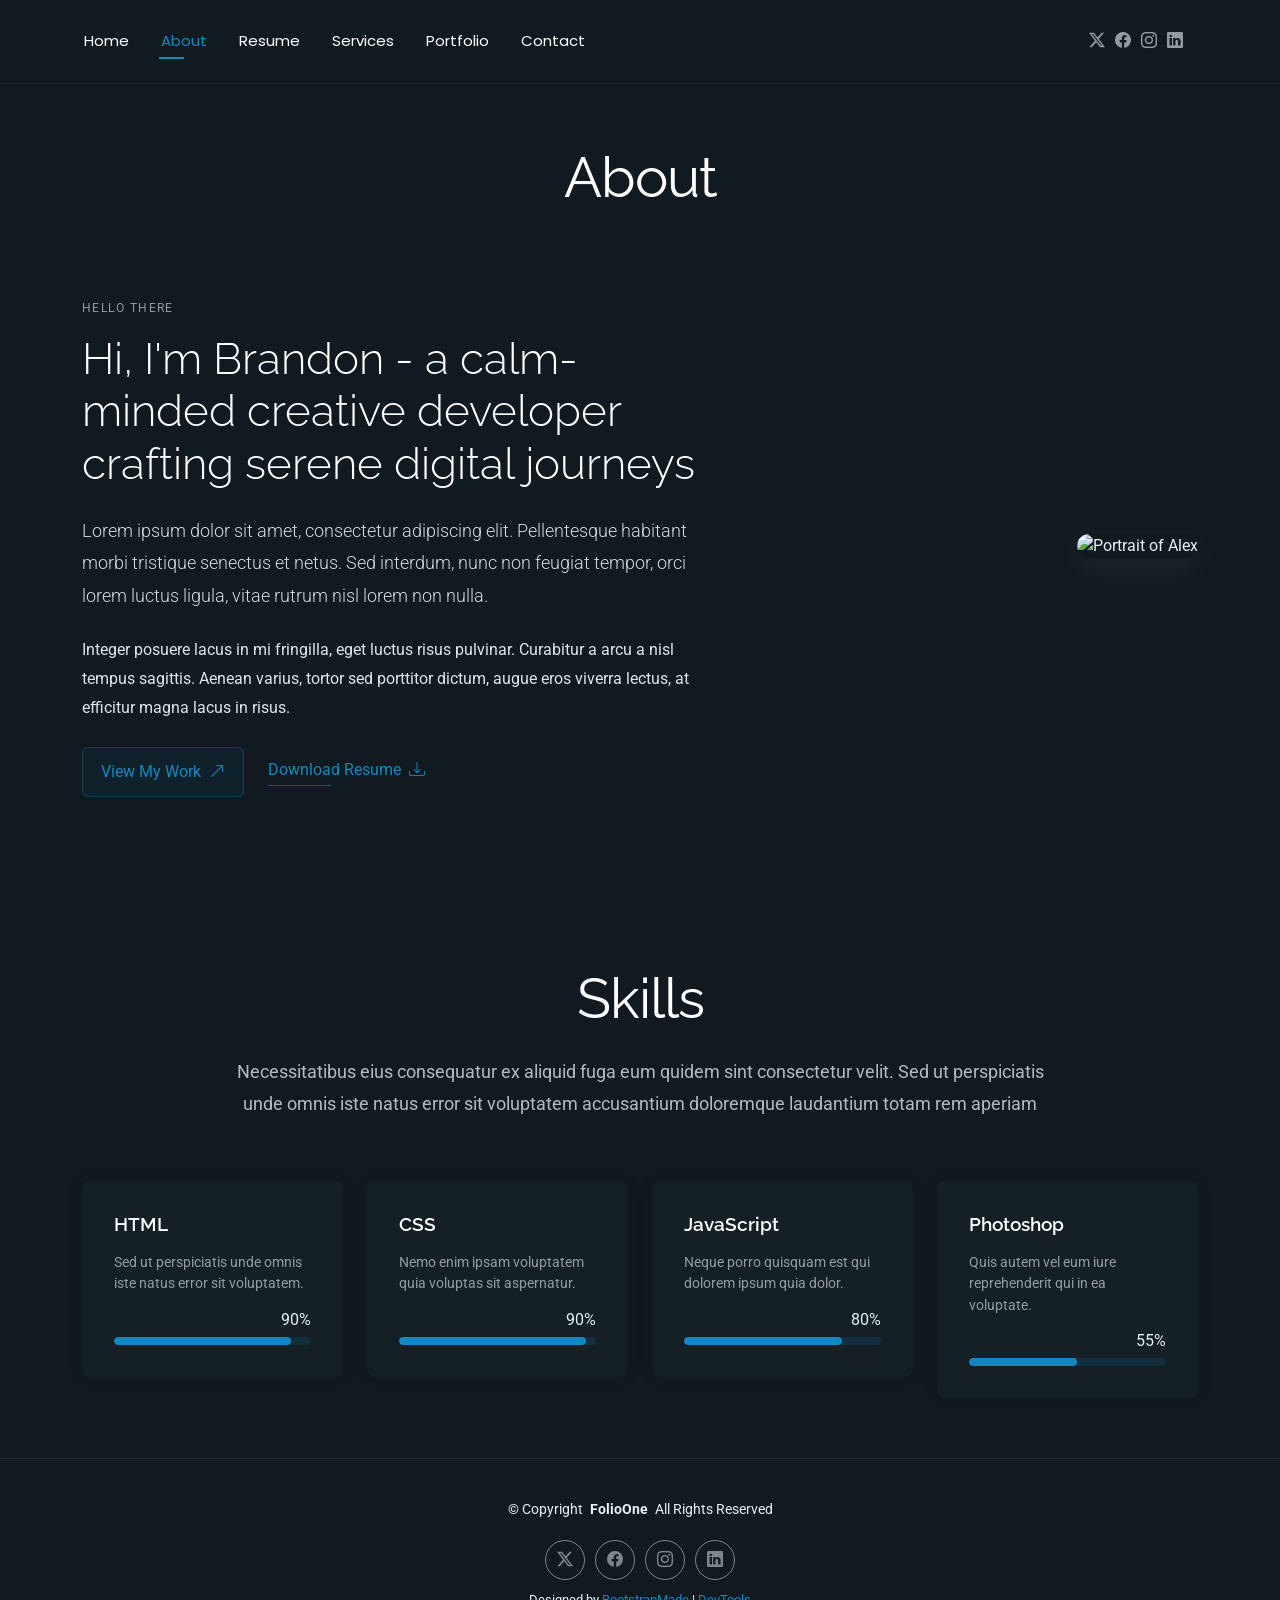
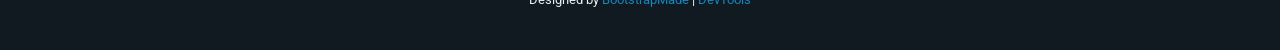
==== about.html @ 80761c70 "1as commitas" ====
<!DOCTYPE html>
<html lang="en">

<head>
  <meta charset="utf-8">
  <meta content="width=device-width, initial-scale=1.0" name="viewport">
  <title>About - FolioOne Bootstrap Template</title>
  <meta name="description" content="">
  <meta name="keywords" content="">

  <!-- Favicons -->
  <link href="assets/img/favicon.png" rel="icon">
  <link href="assets/img/apple-touch-icon.png" rel="apple-touch-icon">

  <!-- Fonts -->
  <link href="https://fonts.googleapis.com" rel="preconnect">
  <link href="https://fonts.gstatic.com" rel="preconnect" crossorigin>
  <link href="https://fonts.googleapis.com/css2?family=Roboto:ital,wght@0,100;0,300;0,400;0,500;0,700;0,900;1,100;1,300;1,400;1,500;1,700;1,900&family=Poppins:ital,wght@0,100;0,200;0,300;0,400;0,500;0,600;0,700;0,800;0,900;1,100;1,200;1,300;1,400;1,500;1,600;1,700;1,800;1,900&family=Raleway:ital,wght@0,100;0,200;0,300;0,400;0,500;0,600;0,700;0,800;0,900;1,100;1,200;1,300;1,400;1,500;1,600;1,700;1,800;1,900&display=swap" rel="stylesheet">

  <!-- Vendor CSS Files -->
  <link href="assets/vendor/bootstrap/css/bootstrap.min.css" rel="stylesheet">
  <link href="assets/vendor/bootstrap-icons/bootstrap-icons.css" rel="stylesheet">
  <link href="assets/vendor/aos/aos.css" rel="stylesheet">
  <link href="assets/vendor/swiper/swiper-bundle.min.css" rel="stylesheet">
  <link href="assets/vendor/glightbox/css/glightbox.min.css" rel="stylesheet">

  <!-- Main CSS File -->
  <link href="assets/css/main.css" rel="stylesheet">

  <!-- =======================================================
  * Template Name: FolioOne
  * Template URL: https://bootstrapmade.com/folioone-bootstrap-portfolio-website-template/
  * Updated: Aug 23 2025 with Bootstrap v5.3.7
  * Author: BootstrapMade.com
  * License: https://bootstrapmade.com/license/
  ======================================================== -->
</head>

<body class="about-page">

  <header id="header" class="header d-flex align-items-center light-background sticky-top">
    <div class="container position-relative d-flex align-items-center justify-content-between">

      <!-- <a href="index.html" class="logo d-flex align-items-center me-auto me-xl-0">
      <img src="assets/img/logo.webp" alt="">
      <h1 class="sitename">FolioOne</h1> 
    </a> -->

      <nav id="navmenu" class="navmenu">
        <ul>
          <li><a href="index.html">Home</a></li>
          <li><a href="about.html" class="active">About</a></li>
          <li><a href="resume.html">Resume</a></li>
          <li><a href="services.html">Services</a></li>
          <li><a href="portfolio.html">Portfolio</a></li>
          <li><a href="contact.html">Contact</a></li>
        </ul>
        <i class="mobile-nav-toggle d-xl-none bi bi-list"></i>
      </nav>

      <div class="header-social-links">
        <a href="#" class="twitter"><i class="bi bi-twitter-x"></i></a>
        <a href="#" class="facebook"><i class="bi bi-facebook"></i></a>
        <a href="#" class="instagram"><i class="bi bi-instagram"></i></a>
        <a href="#" class="linkedin"><i class="bi bi-linkedin"></i></a>
      </div>

    </div>
  </header>

  <main class="main">

    <!-- About Section -->
    <section id="about" class="about section">

      <!-- Section Title -->
      <div class="container section-title" data-aos="fade-up">
        <h2>About</h2>
      </div><!-- End Section Title -->

      <div class="container" data-aos="fade-up" data-aos-delay="100">

        <!-- Intro + Photo -->
        <div class="row align-items-center justify-content-between gy-5 mb-5">
          <div class="col-lg-7" data-aos="fade-right" data-aos-delay="150">
            <div class="intro-content">
              <span class="eyebrow">Hello there</span>
              <h2 class="headline">Hi, I'm Brandon - a calm-minded creative developer crafting serene digital journeys</h2>
              <p class="lead">
                Lorem ipsum dolor sit amet, consectetur adipiscing elit. Pellentesque habitant morbi tristique senectus et netus. Sed interdum, nunc non feugiat tempor, orci lorem luctus ligula, vitae rutrum nisl lorem non nulla.
              </p>
              <p>
                Integer posuere lacus in mi fringilla, eget luctus risus pulvinar. Curabitur a arcu a nisl tempus sagittis. Aenean varius, tortor sed porttitor dictum, augue eros viverra lectus, at efficitur magna lacus in risus.
              </p>

              <div class="cta-group">
                <a href="#portfolio" class="btn-ghost">
                  View My Work <i class="bi bi-arrow-up-right"></i>
                </a>
                <a href="#" class="link-underline">
                  Download Resume <i class="bi bi-download"></i>
                </a>
              </div>
            </div>
          </div>

          <div class="col-lg-5" data-aos="zoom-in" data-aos-delay="250">
            <figure class="profile-figure text-center text-lg-end">
              <img src="assets/img/profile/profile-square-11.webp" alt="Portrait of Alex" class="img-fluid profile-photo">
            </figure>
          </div>
        </div>
        <!-- End Intro + Photo -->
      </div>
    </section><!-- /About Section -->

    <!-- Skills Section -->
    <section id="skills" class="skills section">

      <!-- Section Title -->
      <div class="container section-title" data-aos="fade-up">
        <h2>Skills</h2>
        <p>Necessitatibus eius consequatur ex aliquid fuga eum quidem sint consectetur velit. Sed ut perspiciatis unde omnis iste natus error sit voluptatem accusantium doloremque laudantium totam rem aperiam</p>
      </div><!-- End Section Title -->

      <div class="container" data-aos="fade-up" data-aos-delay="100">

        <div class="row g-4 skills-animation">

          <div class="col-md-6 col-lg-3" data-aos="fade-up" data-aos-delay="100">
            <div class="skill-box">
              <h3>HTML</h3>
              <p>Sed ut perspiciatis unde omnis iste natus error sit voluptatem.</p>
              <span class="text-end d-block">90%</span>
              <div class="progress">
                <div class="progress-bar" role="progressbar" aria-valuenow="90" aria-valuemin="0" aria-valuemax="100"></div>
              </div>
            </div>
          </div>

          <div class="col-md-6 col-lg-3" data-aos="fade-up" data-aos-delay="200">
            <div class="skill-box">
              <h3>CSS</h3>
              <p>Nemo enim ipsam voluptatem quia voluptas sit aspernatur.</p>
              <span class="text-end d-block">90%</span>
              <div class="progress">
                <div class="progress-bar" role="progressbar" aria-valuenow="95" aria-valuemin="0" aria-valuemax="100"></div>
              </div>
            </div>
          </div>

          <div class="col-md-6 col-lg-3" data-aos="fade-up" data-aos-delay="300">
            <div class="skill-box">
              <h3>JavaScript</h3>
              <p>Neque porro quisquam est qui dolorem ipsum quia dolor.</p>
              <span class="text-end d-block">80%</span>
              <div class="progress">
                <div class="progress-bar" role="progressbar" aria-valuenow="80" aria-valuemin="0" aria-valuemax="100"></div>
              </div>
            </div>
          </div>

          <div class="col-md-6 col-lg-3" data-aos="fade-up" data-aos-delay="400">
            <div class="skill-box">
              <h3>Photoshop</h3>
              <p>Quis autem vel eum iure reprehenderit qui in ea voluptate.</p>
              <span class="text-end d-block">55%</span>
              <div class="progress">
                <div class="progress-bar" role="progressbar" aria-valuenow="55" aria-valuemin="0" aria-valuemax="100">
                </div>
              </div>
            </div>
          </div>

        </div>

      </div>

    </section><!-- /Skills Section -->
  </main>

  <footer id="footer" class="footer">

    <div class="container">
      <div class="copyright text-center ">
        <p>© <span>Copyright</span> <strong class="px-1 sitename">FolioOne</strong> <span>All Rights Reserved<br></span></p>
      </div>
      <div class="social-links d-flex justify-content-center">
        <a href=""><i class="bi bi-twitter-x"></i></a>
        <a href=""><i class="bi bi-facebook"></i></a>
        <a href=""><i class="bi bi-instagram"></i></a>
        <a href=""><i class="bi bi-linkedin"></i></a>
      </div>
      <div class="credits">
        <!-- All the links in the footer should remain intact. -->
        <!-- You can delete the links only if you've purchased the pro version. -->
        <!-- Licensing information: https://bootstrapmade.com/license/ -->
        <!-- Purchase the pro version with working PHP/AJAX contact form: [buy-url] -->
        Designed by <a href="https://bootstrapmade.com/">BootstrapMade</a> | <a href="https://bootstrapmade.com/tools/">DevTools</a>
      </div>
    </div>

  </footer>

  <!-- Scroll Top -->
  <a href="#" id="scroll-top" class="scroll-top d-flex align-items-center justify-content-center"><i class="bi bi-arrow-up-short"></i></a>

  <!-- Preloader -->
  <div id="preloader"></div>

  <!-- Vendor JS Files -->
  <script src="assets/vendor/bootstrap/js/bootstrap.bundle.min.js"></script>
  <script src="assets/vendor/php-email-form/validate.js"></script>
  <script src="assets/vendor/aos/aos.js"></script>
  <script src="assets/vendor/typed.js/typed.umd.js"></script>
  <script src="assets/vendor/waypoints/noframework.waypoints.js"></script>
  <script src="assets/vendor/purecounter/purecounter_vanilla.js"></script>
  <script src="assets/vendor/swiper/swiper-bundle.min.js"></script>
  <script src="assets/vendor/imagesloaded/imagesloaded.pkgd.min.js"></script>
  <script src="assets/vendor/isotope-layout/isotope.pkgd.min.js"></script>
  <script src="assets/vendor/glightbox/js/glightbox.min.js"></script>

  <!-- Main JS File -->
  <script src="assets/js/main.js"></script>

</body>

</html>
---- assets/css/main.css ----
/**
* Template Name: FolioOne
* Template URL: https://bootstrapmade.com/folioone-bootstrap-portfolio-website-template/
* Updated: Aug 23 2025 with Bootstrap v5.3.7
* Author: BootstrapMade.com
* License: https://bootstrapmade.com/license/
*/

/*--------------------------------------------------------------
# Font & Color Variables
# Help: https://bootstrapmade.com/color-system/
--------------------------------------------------------------*/
/* Fonts */
:root {
  --default-font: "Roboto",  system-ui, -apple-system, "Segoe UI", Roboto, "Helvetica Neue", Arial, "Noto Sans", "Liberation Sans", sans-serif, "Apple Color Emoji", "Segoe UI Emoji", "Segoe UI Symbol", "Noto Color Emoji";
  --heading-font: "Raleway",  sans-serif;
  --nav-font: "Poppins",  sans-serif;
}

/* Global Colors - The following color variables are used throughout the website. Updating them here will change the color scheme of the entire website */
:root { 
  --background-color: #101a20; /* Background color for the entire website, including individual sections */
  --default-color: #e7f2f7; /* Default color used for the majority of the text content across the entire website */
  --heading-color: #ffffff; /* Color for headings, subheadings and title throughout the website */
  --accent-color: #1387c1; /* Accent color that represents your brand on the website. It's used for buttons, links, and other elements that need to stand out */
  --surface-color: #141f26; /* The surface color is used as a background of boxed elements within sections, such as cards, icon boxes, or other elements that require a visual separation from the global background. */
  --contrast-color: #ffffff; /* Contrast color for text, ensuring readability against backgrounds of accent, heading, or default colors. */
}

/* Nav Menu Colors - The following color variables are used specifically for the navigation menu. They are separate from the global colors to allow for more customization options */
:root {
  --nav-color: #ffffff;  /* The default color of the main navmenu links */
  --nav-hover-color: #1387c1; /* Applied to main navmenu links when they are hovered over or active */
  --nav-mobile-background-color: #213642; /* Used as the background color for mobile navigation menu */
  --nav-dropdown-background-color: #051117; /* Used as the background color for dropdown items that appear when hovering over primary navigation items */
  --nav-dropdown-color: #e7f2f7; /* Used for navigation links of the dropdown items in the navigation menu. */
  --nav-dropdown-hover-color: #1387c1; /* Similar to --nav-hover-color, this color is applied to dropdown navigation links when they are hovered over. */
}

/* Color Presets - These classes override global colors when applied to any section or element, providing reuse of the sam color scheme. */

.light-background {
  --background-color: #142027;
  --surface-color: #325264;
}

.dark-background {
  --background-color: #0b1419;
  --default-color: #ffffff;
  --heading-color: #ffffff;
  --surface-color: #252525;
  --contrast-color: #ffffff;
}

/* Smooth scroll */
:root {
  scroll-behavior: smooth;
}

/*--------------------------------------------------------------
# General Styling & Shared Classes
--------------------------------------------------------------*/
body {
  color: var(--default-color);
  background-color: var(--background-color);
  font-family: var(--default-font);
}

a {
  color: var(--accent-color);
  text-decoration: none;
  transition: 0.3s;
}

a:hover {
  color: color-mix(in srgb, var(--accent-color), transparent 25%);
  text-decoration: none;
}

h1,
h2,
h3,
h4,
h5,
h6 {
  color: var(--heading-color);
  font-family: var(--heading-font);
}

/* PHP Email Form Messages
------------------------------*/
.php-email-form .error-message {
  display: none;
  background: #df1529;
  color: #ffffff;
  text-align: left;
  padding: 15px;
  margin-bottom: 24px;
  font-weight: 600;
}

.php-email-form .sent-message {
  display: none;
  color: #ffffff;
  background: #059652;
  text-align: center;
  padding: 15px;
  margin-bottom: 24px;
  font-weight: 600;
}

.php-email-form .loading {
  display: none;
  background: var(--surface-color);
  text-align: center;
  padding: 15px;
  margin-bottom: 24px;
}

.php-email-form .loading:before {
  content: "";
  display: inline-block;
  border-radius: 50%;
  width: 24px;
  height: 24px;
  margin: 0 10px -6px 0;
  border: 3px solid var(--accent-color);
  border-top-color: var(--surface-color);
  animation: php-email-form-loading 1s linear infinite;
}

@keyframes php-email-form-loading {
  0% {
    transform: rotate(0deg);
  }

  100% {
    transform: rotate(360deg);
  }
}

/*--------------------------------------------------------------
# Global Header
--------------------------------------------------------------*/
.header {
  --background-color: rgba(255, 255, 255, 0);
  color: var(--default-color);
  background-color: var(--background-color);
  padding: 15px 0;
  transition: all 0.5s;
  z-index: 997;
  border-bottom: 1px solid color-mix(in srgb, var(--default-color), transparent 92%);
}

.header .logo {
  line-height: 1;
}

.header .logo img {
  max-height: 36px;
  margin-right: 8px;
}

.header .logo h1 {
  font-size: 32px;
  margin: 0;
  font-weight: 400;
  color: var(--heading-color);
}

.header .header-social-links {
  padding-right: 15px;
}

.header .header-social-links a {
  color: color-mix(in srgb, var(--default-color), transparent 40%);
  padding-left: 6px;
  display: inline-block;
  transition: 0.3s;
  font-size: 16px;
}

.header .header-social-links a:hover {
  color: var(--default-color);
}

.header .header-social-links a i {
  line-height: 0px;
}

@media (max-width: 1200px) {
  .header .logo {
    order: 1;
  }

  .header .header-social-links {
    order: 2;
  }

  .header .navmenu {
    order: 3;
  }
}

/* Global Header on Scroll
------------------------------*/
.scrolled .header {
  --background-color: rgba(16, 26, 32, 0.9);
}

/*--------------------------------------------------------------
# Navigation Menu
--------------------------------------------------------------*/
/* Desktop Navigation */
@media (min-width: 1200px) {
  .navmenu {
    padding: 0;
  }

  .navmenu ul {
    margin: 0;
    padding: 0;
    display: flex;
    list-style: none;
    align-items: center;
  }

  .navmenu li {
    position: relative;
  }

  .navmenu>ul>li {
    white-space: nowrap;
    padding: 15px 28px 15px 0;
  }

  .navmenu>ul>li:last-child {
    padding-right: 0;
  }

  .navmenu a,
  .navmenu a:focus {
    color: var(--nav-color);
    font-size: 15px;
    padding: 0 2px;
    font-family: var(--nav-font);
    font-weight: 400;
    display: flex;
    align-items: center;
    justify-content: space-between;
    white-space: nowrap;
    transition: 0.3s;
    position: relative;
  }

  .navmenu a i,
  .navmenu a:focus i {
    font-size: 12px;
    line-height: 0;
    margin-left: 5px;
    transition: 0.3s;
  }

  .navmenu>ul>li>a:before {
    content: "";
    position: absolute;
    height: 2px;
    bottom: -6px;
    left: 0;
    background-color: var(--nav-hover-color);
    visibility: hidden;
    width: 0px;
    transition: all 0.3s ease-in-out 0s;
  }

  .navmenu a:hover:before,
  .navmenu li:hover>a:before,
  .navmenu .active:before {
    visibility: visible;
    width: 25px;
  }

  .navmenu li:hover>a,
  .navmenu .active,
  .navmenu .active:focus {
    color: var(--nav-hover-color);
  }

  .navmenu .dropdown ul {
    margin: 0;
    padding: 10px 0;
    background: var(--nav-dropdown-background-color);
    display: block;
    position: absolute;
    visibility: hidden;
    left: -5px;
    top: 130%;
    opacity: 0;
    transition: 0.3s;
    border-radius: 4px;
    z-index: 99;
    box-shadow: 0px 0px 30px rgba(0, 0, 0, 0.1);
  }

  .navmenu .dropdown ul li {
    min-width: 200px;
  }

  .navmenu .dropdown ul a {
    padding: 10px 20px;
    font-size: 15px;
    text-transform: none;
    color: var(--nav-dropdown-color);
  }

  .navmenu .dropdown ul a i {
    font-size: 12px;
  }

  .navmenu .dropdown ul a:hover,
  .navmenu .dropdown ul .active:hover,
  .navmenu .dropdown ul li:hover>a {
    color: var(--nav-dropdown-hover-color);
  }

  .navmenu .dropdown:hover>ul {
    opacity: 1;
    top: 100%;
    visibility: visible;
  }

  .navmenu .dropdown .dropdown ul {
    top: 0;
    left: -90%;
    visibility: hidden;
  }

  .navmenu .dropdown .dropdown:hover>ul {
    opacity: 1;
    top: 0;
    left: -100%;
    visibility: visible;
  }
}

/* Mobile Navigation */
@media (max-width: 1199px) {
  .mobile-nav-toggle {
    color: var(--nav-color);
    font-size: 28px;
    line-height: 0;
    margin-right: 10px;
    cursor: pointer;
    transition: color 0.3s;
  }

  .navmenu {
    padding: 0;
    z-index: 9997;
  }

  .navmenu ul {
    display: none;
    list-style: none;
    position: absolute;
    inset: 60px 20px 20px 20px;
    padding: 10px 0;
    margin: 0;
    border-radius: 6px;
    background-color: var(--nav-mobile-background-color);
    border: 1px solid color-mix(in srgb, var(--default-color), transparent 90%);
    box-shadow: none;
    overflow-y: auto;
    transition: 0.3s;
    z-index: 9998;
  }

  .navmenu a,
  .navmenu a:focus {
    color: var(--nav-dropdown-color);
    padding: 10px 20px;
    font-family: var(--nav-font);
    font-size: 17px;
    font-weight: 500;
    display: flex;
    align-items: center;
    justify-content: space-between;
    white-space: nowrap;
    transition: 0.3s;
  }

  .navmenu a i,
  .navmenu a:focus i {
    font-size: 12px;
    line-height: 0;
    margin-left: 5px;
    width: 30px;
    height: 30px;
    display: flex;
    align-items: center;
    justify-content: center;
    border-radius: 50%;
    transition: 0.3s;
    background-color: color-mix(in srgb, var(--accent-color), transparent 90%);
  }

  .navmenu a i:hover,
  .navmenu a:focus i:hover {
    background-color: var(--accent-color);
    color: var(--contrast-color);
  }

  .navmenu a:hover,
  .navmenu .active,
  .navmenu .active:focus {
    color: var(--nav-dropdown-hover-color);
  }

  .navmenu .active i,
  .navmenu .active:focus i {
    background-color: var(--accent-color);
    color: var(--contrast-color);
    transform: rotate(180deg);
  }

  .navmenu .dropdown ul {
    position: static;
    display: none;
    z-index: 99;
    padding: 10px 0;
    margin: 10px 20px;
    background-color: var(--nav-dropdown-background-color);
    transition: all 0.5s ease-in-out;
  }

  .navmenu .dropdown ul ul {
    background-color: rgba(33, 37, 41, 0.1);
  }

  .navmenu .dropdown>.dropdown-active {
    display: block;
    background-color: rgba(33, 37, 41, 0.03);
  }

  .mobile-nav-active {
    overflow: hidden;
  }

  .mobile-nav-active .mobile-nav-toggle {
    color: #fff;
    position: absolute;
    font-size: 32px;
    top: 15px;
    right: 15px;
    margin-right: 0;
    z-index: 9999;
  }

  .mobile-nav-active .navmenu {
    position: fixed;
    overflow: hidden;
    inset: 0;
    background: rgba(33, 37, 41, 0.8);
    transition: 0.3s;
  }

  .mobile-nav-active .navmenu>ul {
    display: block;
  }
}

/*--------------------------------------------------------------
# Global Footer
--------------------------------------------------------------*/
.footer {
  color: var(--default-color);
  background-color: var(--background-color);
  font-size: 14px;
  padding: 40px 0;
  position: relative;
  border-top: 1px solid color-mix(in srgb, var(--default-color), transparent 92%);
}

.footer .copyright p {
  margin-bottom: 0;
}

.footer .social-links {
  margin-top: 20px;
}

.footer .social-links a {
  display: flex;
  align-items: center;
  justify-content: center;
  width: 40px;
  height: 40px;
  border-radius: 50%;
  border: 1px solid color-mix(in srgb, var(--default-color), transparent 50%);
  font-size: 16px;
  color: color-mix(in srgb, var(--default-color), transparent 50%);
  margin: 0 5px;
  transition: 0.3s;
}

.footer .social-links a:hover {
  color: var(--accent-color);
  border-color: var(--accent-color);
}

.footer .credits {
  margin-top: 10px;
  font-size: 13px;
  text-align: center;
}

/*--------------------------------------------------------------
# Preloader
--------------------------------------------------------------*/
#preloader {
  position: fixed;
  inset: 0;
  z-index: 9999;
  overflow: hidden;
  background-color: var(--background-color);
  transition: all 0.6s ease-out;
  width: 100%;
  height: 100vh;
}

#preloader:before,
#preloader:after {
  content: "";
  position: absolute;
  border: 4px solid var(--accent-color);
  border-radius: 50%;
  animation: animate-preloader 2s cubic-bezier(0, 0.2, 0.8, 1) infinite;
}

#preloader:after {
  animation-delay: -0.5s;
}

@keyframes animate-preloader {
  0% {
    width: 10px;
    height: 10px;
    top: calc(50% - 5px);
    left: calc(50% - 5px);
    opacity: 1;
  }

  100% {
    width: 72px;
    height: 72px;
    top: calc(50% - 36px);
    left: calc(50% - 36px);
    opacity: 0;
  }
}

/*--------------------------------------------------------------
# Scroll Top Button
--------------------------------------------------------------*/
.scroll-top {
  position: fixed;
  visibility: hidden;
  opacity: 0;
  right: 15px;
  bottom: -15px;
  z-index: 99999;
  background-color: var(--accent-color);
  width: 44px;
  height: 44px;
  border-radius: 50px;
  transition: all 0.4s;
}

.scroll-top i {
  font-size: 24px;
  color: var(--contrast-color);
  line-height: 0;
}

.scroll-top:hover {
  background-color: color-mix(in srgb, var(--accent-color), transparent 20%);
  color: var(--contrast-color);
}

.scroll-top.active {
  visibility: visible;
  opacity: 1;
  bottom: 15px;
}

/*--------------------------------------------------------------
# Disable aos animation delay on mobile devices
--------------------------------------------------------------*/
@media screen and (max-width: 768px) {
  [data-aos-delay] {
    transition-delay: 0 !important;
  }
}

/*--------------------------------------------------------------
# Global Page Titles & Breadcrumbs
--------------------------------------------------------------*/
.page-title {
  color: var(--default-color);
  background-color: var(--background-color);
  position: relative;
}

.page-title .heading {
  padding: 80px 0;
  border-top: 1px solid color-mix(in srgb, var(--default-color), transparent 90%);
}

.page-title .heading h1 {
  font-size: 38px;
  font-weight: 700;
}

.page-title nav {
  background-color: color-mix(in srgb, var(--default-color), transparent 96%);
  padding: 20px 0;
}

.page-title nav ol {
  display: flex;
  flex-wrap: wrap;
  list-style: none;
  padding: 0;
  margin: 0;
  font-size: 16px;
  font-weight: 400;
}

.page-title nav ol li+li {
  padding-left: 10px;
}

.page-title nav ol li+li::before {
  content: "/";
  display: inline-block;
  padding-right: 10px;
  color: color-mix(in srgb, var(--default-color), transparent 70%);
}

/*--------------------------------------------------------------
# Global Sections
--------------------------------------------------------------*/
section,
.section {
  color: var(--default-color);
  background-color: var(--background-color);
  padding: 60px 0;
  scroll-margin-top: 100px;
  overflow: clip;
}

@media (max-width: 1199px) {

  section,
  .section {
    scroll-margin-top: 66px;
  }
}

/*--------------------------------------------------------------
# Global Section Titles
--------------------------------------------------------------*/
.section-title {
  text-align: center;
  padding-bottom: 60px;
  position: relative;
}

.section-title h2 {
  font-size: 3.5rem;
  font-weight: 400;
  line-height: 1.2;
  color: var(--heading-color);
  margin-bottom: 1.5rem;
  letter-spacing: -1px;
}

@media (max-width: 768px) {
  .section-title h2 {
    font-size: 2.5rem;
  }
}

.section-title p {
  font-size: 1.125rem;
  line-height: 1.8;
  color: color-mix(in srgb, var(--default-color), transparent 25%);
  max-width: 900px;
  margin: 0 auto;
  text-wrap: balance;
}

/*--------------------------------------------------------------
# Hero Section
--------------------------------------------------------------*/
.hero {
  padding: 80px 0;
  min-height: 100vh;
  display: flex;
  align-items: center;
}

.hero .hero-content h1 {
  font-size: 3.5rem;
  font-weight: 700;
  margin-bottom: 1rem;
  line-height: 1.2;
}

.hero .hero-content h1 .highlight {
  color: var(--accent-color);
  position: relative;
}

.hero .hero-content h1 .highlight::after {
  content: "";
  position: absolute;
  bottom: 0;
  left: 0;
  width: 100%;
  height: 3px;
  background: linear-gradient(90deg, var(--accent-color), color-mix(in srgb, var(--accent-color), transparent 50%));
  border-radius: 2px;
}

@media (max-width: 768px) {
  .hero .hero-content h1 {
    font-size: 2.5rem;
  }
}

.hero .hero-content h2 {
  font-size: 1.5rem;
  font-weight: 400;
  margin-bottom: 2rem;
  color: color-mix(in srgb, var(--default-color), transparent 20%);
}

.hero .hero-content h2 .typed {
  color: var(--accent-color);
  font-weight: 600;
}

@media (max-width: 768px) {
  .hero .hero-content h2 {
    font-size: 1.25rem;
  }
}

.hero .hero-content p {
  font-size: 1.1rem;
  line-height: 1.6;
  margin-bottom: 2.5rem;
  color: color-mix(in srgb, var(--default-color), transparent 30%);
}

.hero .hero-actions {
  display: flex;
  gap: 1rem;
  margin-bottom: 3rem;
}

.hero .hero-actions .btn {
  padding: 12px 30px;
  border-radius: 50px;
  font-weight: 600;
  text-decoration: none;
  transition: all 0.3s ease;
  border: 2px solid;
}

.hero .hero-actions .btn.btn-primary {
  background: var(--accent-color);
  color: var(--contrast-color);
  border-color: var(--accent-color);
}

.hero .hero-actions .btn.btn-primary:hover {
  background: color-mix(in srgb, var(--accent-color), black 15%);
  border-color: color-mix(in srgb, var(--accent-color), black 15%);
  transform: translateY(-2px);
}

.hero .hero-actions .btn.btn-outline {
  background: transparent;
  color: var(--accent-color);
  border-color: var(--accent-color);
}

.hero .hero-actions .btn.btn-outline:hover {
  transform: translateY(-2px);
}

@media (max-width: 576px) {
  .hero .hero-actions {
    flex-direction: column;
  }

  .hero .hero-actions .btn {
    text-align: center;
  }
}

.hero .social-links {
  display: flex;
  gap: 1rem;
}

.hero .social-links a {
  width: 45px;
  height: 45px;
  background: var(--surface-color);
  border-radius: 50%;
  display: flex;
  align-items: center;
  justify-content: center;
  color: var(--default-color);
  font-size: 1.2rem;
  transition: all 0.3s ease;
}

.hero .social-links a:hover {
  background: var(--accent-color);
  color: var(--contrast-color);
  transform: translateY(-3px);
  box-shadow: 0 8px 25px color-mix(in srgb, var(--accent-color), transparent 70%);
}

.hero .hero-image {
  position: relative;
}

.hero .hero-image .image-wrapper {
  position: relative;
  max-width: 450px;
  margin: 0 auto;
}

.hero .hero-image .image-wrapper img {
  border-radius: 20px;
  box-shadow: 0 5px 15px color-mix(in srgb, var(--default-color), transparent 95%);
  transition: transform 0.3s ease;
}

.hero .hero-image .image-wrapper img:hover {
  transform: scale(1.02);
}

.hero .hero-image .floating-elements {
  position: absolute;
  top: 0;
  left: 0;
  right: 0;
  bottom: 0;
  pointer-events: none;
}

.hero .hero-image .floating-elements .floating-card {
  position: absolute;
  background: var(--surface-color);
  padding: 15px 20px;
  border-radius: 15px;
  box-shadow: 0 10px 30px color-mix(in srgb, var(--default-color), transparent 90%);
  display: flex;
  align-items: center;
  gap: 10px;
  font-weight: 600;
  animation: float 3s ease-in-out infinite;
}

.hero .hero-image .floating-elements .floating-card i {
  font-size: 1.5rem;
  color: var(--accent-color);
}

.hero .hero-image .floating-elements .floating-card.design {
  top: 10%;
  right: -10%;
  animation-delay: 0s;
}

.hero .hero-image .floating-elements .floating-card.code {
  bottom: 30%;
  left: -15%;
  animation-delay: 1s;
}

.hero .hero-image .floating-elements .floating-card.creativity {
  top: 60%;
  right: -5%;
  animation-delay: 2s;
}

@media (max-width: 992px) {
  .hero .hero-image .floating-elements .floating-card {
    display: none;
  }
}

@keyframes float {

  0%,
  100% {
    transform: translateY(0px);
  }

  50% {
    transform: translateY(-10px);
  }
}

@media (max-width: 992px) {
  .hero .hero-content {
    text-align: center;
    margin-bottom: 3rem;
  }
}

/*--------------------------------------------------------------
# About Section
--------------------------------------------------------------*/
.about .intro-content .eyebrow {
  display: inline-block;
  letter-spacing: 0.12em;
  text-transform: uppercase;
  font-size: 12px;
  color: color-mix(in srgb, var(--default-color), transparent 40%);
  margin-bottom: 16px;
}

.about .intro-content .headline {
  font-family: var(--heading-font);
  font-weight: 300;
  line-height: 1.2;
  font-size: clamp(28px, 4vw, 44px);
  margin: 0 0 24px 0;
}

.about .intro-content .lead {
  font-size: 18px;
  line-height: 1.8;
  color: color-mix(in srgb, var(--default-color), transparent 10%);
  margin-bottom: 24px;
}

.about .intro-content p {
  line-height: 1.8;
  margin-bottom: 24px;
  color: color-mix(in srgb, var(--default-color), transparent 5%);
}

.about .intro-content .cta-group {
  display: flex;
  gap: 24px;
  align-items: center;
  margin-top: 24px;
}

.about .intro-content .cta-group .btn-ghost {
  display: inline-flex;
  align-items: center;
  gap: 8px;
  padding: 12px 18px;
  border-radius: 6px;
  color: var(--accent-color);
  background: color-mix(in srgb, var(--accent-color), transparent 92%);
  border: 1px solid color-mix(in srgb, var(--accent-color), transparent 70%);
  transition: 0.3s ease-in-out;
}

.about .intro-content .cta-group .btn-ghost:hover,
.about .intro-content .cta-group .btn-ghost:focus {
  color: var(--contrast-color);
  background: var(--accent-color);
  border-color: var(--accent-color);
  outline: none;
  box-shadow: 0 0 0 3px color-mix(in srgb, var(--accent-color), transparent 70%);
}

.about .intro-content .cta-group .link-underline {
  display: inline-flex;
  align-items: center;
  gap: 8px;
  position: relative;
  color: var(--accent-color);
  padding-bottom: 4px;
  transition: 0.3s ease-in-out;
}

.about .intro-content .cta-group .link-underline::after {
  content: "";
  position: absolute;
  left: 0;
  right: 0;
  bottom: 0;
  height: 1px;
  background: color-mix(in srgb, var(--accent-color), transparent 40%);
  transform: scaleX(0.4);
  transform-origin: left;
  transition: 0.3s ease-in-out;
}

.about .intro-content .cta-group .link-underline:hover,
.about .intro-content .cta-group .link-underline:focus {
  color: color-mix(in srgb, var(--accent-color), transparent 10%);
  outline: none;
}

.about .intro-content .cta-group .link-underline:hover::after,
.about .intro-content .cta-group .link-underline:focus::after {
  transform: scaleX(1);
}

.about .profile-figure {
  margin: 0;
}

.about .profile-figure .profile-photo {
  width: 88%;
  max-width: 440px;
  border-radius: 18px;
  box-shadow: 0 10px 30px color-mix(in srgb, var(--default-color), transparent 92%);
  transform: translateY(0);
  transition: transform 0.3s ease-in-out;
}

.about .profile-figure .profile-caption {
  margin-top: 24px;
  display: flex;
  align-items: center;
  justify-content: center;
}

.about .profile-figure .profile-caption .meta {
  font-size: 14px;
  color: color-mix(in srgb, var(--default-color), transparent 20%);
}

.about .profile-figure .profile-caption .meta .funfact {
  font-size: 13px;
  margin-top: 4px;
  color: color-mix(in srgb, var(--default-color), transparent 35%);
}

.about .profile-figure:hover .profile-photo {
  transform: translateY(-4px);
}

.about .skill-item {
  padding: 24px;
  border-radius: 6px;
  transition: 0.3s ease-in-out;
  background: color-mix(in srgb, var(--surface-color), var(--accent-color) 2%);
  border: 1px solid color-mix(in srgb, var(--default-color), transparent 88%);
  height: 100%;
}

.about .skill-item i {
  font-size: 24px;
  color: var(--accent-color);
  margin-bottom: 16px;
  display: inline-block;
}

.about .skill-item h3 {
  font-size: 16px;
  margin-bottom: 6px;
  font-weight: 500;
}

.about .skill-item p {
  margin: 0;
  font-size: 14px;
  color: color-mix(in srgb, var(--default-color), transparent 25%);
}

.about .skill-item:hover {
  transform: translateY(-3px);
  border-color: color-mix(in srgb, var(--accent-color), transparent 60%);
  box-shadow: 0 10px 30px color-mix(in srgb, var(--default-color), transparent 92%);
}

.about .timeline-item {
  position: relative;
  padding-left: 26px;
}

.about .timeline-item time {
  display: inline-block;
  font-size: 12px;
  letter-spacing: 0.08em;
  text-transform: uppercase;
  color: color-mix(in srgb, var(--default-color), transparent 45%);
  margin-bottom: 6px;
}

.about .timeline-item h4 {
  font-size: 18px;
  font-weight: 400;
  margin: 0 0 6px;
}

.about .timeline-item p {
  font-size: 14px;
  color: color-mix(in srgb, var(--default-color), transparent 25%);
  margin: 0;
}

.about .timeline-item .dot {
  position: absolute;
  left: 0;
  top: 4px;
  width: 10px;
  height: 10px;
  border-radius: 50%;
  background: var(--accent-color);
  box-shadow: 0 0 0 6px color-mix(in srgb, var(--accent-color), transparent 80%);
}

.about .personal-quote {
  padding: 24px 0;
}

.about .personal-quote p {
  font-family: var(--heading-font);
  font-weight: 300;
  font-size: clamp(20px, 3vw, 28px);
  line-height: 1.5;
  color: color-mix(in srgb, var(--default-color), transparent 5%);
  margin: 0 auto;
  max-width: 800px;
}

.about .fact-pill {
  display: flex;
  align-items: center;
  justify-content: center;
  gap: 10px;
  padding: 10px 14px;
  border-radius: 999px;
  border: 1px solid color-mix(in srgb, var(--default-color), transparent 85%);
  background: var(--surface-color);
  color: color-mix(in srgb, var(--default-color), transparent 10%);
  transition: 0.3s ease-in-out;
}

.about .fact-pill i {
  color: var(--accent-color);
}

.about .fact-pill span {
  font-size: 14px;
}

.about .fact-pill:hover {
  transform: translateY(-2px);
  border-color: color-mix(in srgb, var(--accent-color), transparent 60%);
  box-shadow: 0 10px 30px color-mix(in srgb, var(--default-color), transparent 92%);
}

.about .fact-pill:focus-within {
  box-shadow: 0 0 0 3px color-mix(in srgb, var(--accent-color), transparent 70%);
}

@media (max-width: 992px) {
  .about .profile-figure {
    text-align: center !important;
  }

  .about .profile-figure .profile-photo {
    width: 72%;
  }

  .about .intro-content .cta-group {
    flex-wrap: wrap;
  }
}

@media (max-width: 576px) {
  .about .profile-figure .profile-photo {
    width: 100%;
  }
}

/*--------------------------------------------------------------
# Skills Section
--------------------------------------------------------------*/
.skills .skill-box {
  background-color: var(--surface-color);
  padding: 2rem;
  border-radius: 8px;
  box-shadow: 0 0 20px rgba(0, 0, 0, 0.05);
}

.skills .skill-box h3 {
  font-size: 1.2rem;
  margin-bottom: 1rem;
  font-weight: 600;
}

.skills .skill-box p {
  font-size: 0.9rem;
  margin-bottom: 0.8rem;
  opacity: 0.6;
}

.skills .skill-box .progress {
  background-color: color-mix(in srgb, var(--accent-color), transparent 85%);
  border-radius: 50px;
  height: 8px;
  margin-top: 5px;
  overflow: hidden;
}

.skills .skill-box .progress .progress-bar {
  background-color: var(--accent-color);
  height: 100%;
  position: relative;
  border-radius: 50px;
  transition: 0.9s;
  width: 1px;
}

/*--------------------------------------------------------------
# Stats Section
--------------------------------------------------------------*/
.stats .avatars {
  position: relative;
}

.stats .avatars img {
  width: 60px;
  height: 60px;
  border: 3px solid var(--accent-color);
  margin-right: -15px;
  transition: transform 0.3s ease;
}

.stats .avatars img:hover {
  transform: translateY(-5px);
  z-index: 2;
}

.stats .counters h2 {
  color: var(--heading-color);
  font-size: 48px;
  font-weight: 700;
  margin-bottom: 10px;
}

.stats .counters h2 span {
  display: inline-block;
}

.stats .counters p {
  color: var(--default-color);
  font-size: 18px;
  margin: 0;
  opacity: 0.9;
}

@media (max-width: 991px) {
  .stats .row {
    text-align: center;
  }

  .stats .avatars {
    justify-content: center;
    margin-bottom: 40px;
  }

  .stats .counters h2 {
    font-size: 36px;
  }

  .stats .counters p {
    font-size: 16px;
  }

  .stats .counters .col-md-4 {
    margin-bottom: 30px;
  }

  .stats .counters .col-md-4:last-child {
    margin-bottom: 0;
  }
}

@media (max-width: 576px) {
  .stats {
    padding: 60px 0;
  }

  .stats .avatars {
    flex-wrap: wrap;
    justify-content: center;
  }

  .stats .avatars img {
    margin: 0 -8px;
  }
}

/*--------------------------------------------------------------
# Testimonials Section
--------------------------------------------------------------*/
.testimonials .testimonials-carousel,
.testimonials .testimonials-slider {
  overflow: hidden;
}

.testimonials .testimonial-item .testimonial-content {
  border-left: 3px solid var(--accent-color);
  padding-left: 30px;
}

.testimonials .testimonial-item .testimonial-img {
  border-radius: 50%;
  border: 4px solid var(--background-color);
  margin: 0 auto;
}

.testimonials .testimonial-item h3 {
  font-size: 20px;
  font-weight: bold;
  margin: 10px 0 5px 0;
}

.testimonials .testimonial-item h4 {
  font-size: 14px;
  color: color-mix(in srgb, var(--default-color), transparent 40%);
  margin: 0 0 10px 0;
}

.testimonials .testimonial-item .stars i {
  color: #ffc107;
  margin: 0 1px;
}

.testimonials .testimonial-item .quote-icon-left,
.testimonials .testimonial-item .quote-icon-right {
  color: color-mix(in srgb, var(--accent-color), transparent 50%);
  font-size: 26px;
  line-height: 0;
}

.testimonials .testimonial-item .quote-icon-left {
  display: inline-block;
  left: -5px;
  position: relative;
}

.testimonials .testimonial-item .quote-icon-right {
  display: inline-block;
  right: -5px;
  position: relative;
  top: 10px;
  transform: scale(-1, -1);
}

.testimonials .testimonial-item p {
  font-style: italic;
}

.testimonials .swiper-wrapper {
  height: auto;
}

.testimonials .swiper-pagination {
  margin-top: 30px;
  position: relative;
}

.testimonials .swiper-pagination .swiper-pagination-bullet {
  width: 12px;
  height: 12px;
  background-color: color-mix(in srgb, var(--default-color), transparent 85%);
  opacity: 1;
}

.testimonials .swiper-pagination .swiper-pagination-bullet-active {
  background-color: var(--accent-color);
}

/*--------------------------------------------------------------
# Resume Section
--------------------------------------------------------------*/
.resume .resume-item {
  margin-bottom: 3rem;
}

.resume .resume-item .resume-title {
  font-size: 1.75rem;
  font-weight: 700;
  margin-bottom: 1.5rem;
  padding-bottom: 1.5rem;
  position: relative;
  color: var(--heading-color);
}

.resume .resume-item .resume-title::after {
  content: "";
  position: absolute;
  display: block;
  width: 50px;
  height: 3px;
  background: var(--accent-color);
  bottom: 0;
  left: 0;
}

.resume .resume-item .resume-content {
  padding-left: 1.25rem;
  border-left: 2px solid color-mix(in srgb, var(--accent-color), transparent 85%);
}

.resume .resume-item article {
  position: relative;
  margin-bottom: 2.5rem;
}

.resume .resume-item article::before {
  content: "";
  position: absolute;
  width: 16px;
  height: 16px;
  border-radius: 50%;
  left: -1.8rem;
  top: 0.25rem;
  background: var(--background-color);
  border: 2px solid var(--accent-color);
}

.resume .resume-item article h4 {
  font-size: 1.25rem;
  font-weight: 600;
  margin-bottom: 0.5rem;
  color: var(--heading-color);
}

.resume .resume-item article h5 {
  font-size: 1rem;
  background: color-mix(in srgb, var(--accent-color), transparent 92%);
  padding: 0.375rem 0.75rem;
  display: inline-block;
  font-weight: 600;
  margin: 0.5rem 0;
  color: var(--accent-color);
  border-radius: 4px;
}

.resume .resume-item article .institution,
.resume .resume-item article .company {
  font-size: 1rem;
  margin-bottom: 1rem;
  color: color-mix(in srgb, var(--default-color), transparent 25%);
}

.resume .resume-item article p {
  margin-bottom: 1rem;
}

.resume .resume-item article ul {
  padding-left: 1.25rem;
  margin-bottom: 0;
}

.resume .resume-item article ul li {
  padding-bottom: 0.75rem;
  position: relative;
}

.resume .resume-item article ul li:last-child {
  padding-bottom: 0;
}

.resume .skill-item {
  margin-bottom: 2rem;
}

.resume .skill-item h4 {
  font-size: 1rem;
  font-weight: 600;
  margin-bottom: 0.75rem;
  color: var(--heading-color);
}

.resume .skill-item .progress {
  height: 0.75rem;
  background-color: color-mix(in srgb, var(--accent-color), transparent 92%);
  border-radius: 1rem;
  overflow: visible;
}

.resume .skill-item .progress .progress-bar {
  background-color: var(--accent-color);
  position: relative;
  border-radius: 1rem;
  width: 0;
  transition: width 1s ease;
}

.resume .skill-item .progress .progress-bar::after {
  content: attr(aria-valuenow) "%";
  position: absolute;
  right: 0;
  top: -1.75rem;
  font-size: 0.875rem;
  font-weight: 600;
  color: var(--accent-color);
}

@media (max-width: 991.98px) {
  .resume .resume-item {
    margin-bottom: 2rem;
  }
}

@media (max-width: 767.98px) {
  .resume .resume-content {
    padding-left: 1rem !important;
  }

  .resume article::before {
    left: -2rem !important;
  }
}

/*--------------------------------------------------------------
# Services Section
--------------------------------------------------------------*/
.services .service-item {
  display: flex;
  background-color: var(--surface-color);
  border-radius: 12px;
  padding: 2rem;
  height: 100%;
  position: relative;
  overflow: hidden;
  box-shadow: 0 5px 20px rgba(0, 0, 0, 0.03);
  transition: all 0.4s ease;
}

.services .service-item::before {
  content: "";
  position: absolute;
  left: 0;
  top: 0;
  height: 100%;
  width: 4px;
  background-color: var(--accent-color);
  transform: scaleY(0);
  transform-origin: bottom;
  transition: transform 0.4s cubic-bezier(0.65, 0, 0.35, 1);
}

.services .service-item:hover {
  box-shadow: 0 10px 30px rgba(0, 0, 0, 0.08);
  transform: translateY(-5px);
}

.services .service-item:hover::before {
  transform: scaleY(1);
}

.services .service-item:hover .service-icon {
  background-color: var(--accent-color);
  color: var(--contrast-color);
  transform: rotateY(180deg);
}

.services .service-item:hover .service-icon i {
  transform: rotateY(180deg);
}

.services .service-item:hover .service-link i {
  transform: translateX(5px);
}

.services .service-icon {
  flex-shrink: 0;
  width: 70px;
  height: 70px;
  border-radius: 12px;
  background-color: color-mix(in srgb, var(--accent-color), transparent 90%);
  color: var(--accent-color);
  display: flex;
  align-items: center;
  justify-content: center;
  margin-right: 1.5rem;
  transition: all 0.5s ease;
}

.services .service-icon i {
  font-size: 2rem;
  transition: transform 0.5s ease;
}

.services .service-content {
  flex-grow: 1;
}

.services .service-content h3 {
  font-size: 1.4rem;
  margin-bottom: 1rem;
  font-weight: 700;
  color: var(--heading-color);
}

.services .service-content p {
  margin-bottom: 1.25rem;
  color: color-mix(in srgb, var(--default-color), transparent 20%);
}

.services .service-link {
  display: inline-flex;
  align-items: center;
  color: var(--accent-color);
  font-weight: 600;
  text-decoration: none;
  transition: color 0.3s ease;
}

.services .service-link span {
  margin-right: 0.5rem;
}

.services .service-link i {
  transition: transform 0.3s ease;
}

.services .service-link:hover {
  color: color-mix(in srgb, var(--accent-color), transparent 25%);
}

@media (max-width: 767.98px) {
  .services .service-item {
    padding: 1.5rem;
    margin-bottom: 1rem;
  }

  .services .service-icon {
    width: 60px;
    height: 60px;
    margin-right: 1rem;
  }

  .services .service-icon i {
    font-size: 1.5rem;
  }

  .services .service-content h3 {
    font-size: 1.2rem;
    margin-bottom: 0.75rem;
  }

  .services .service-content p {
    margin-bottom: 1rem;
    font-size: 0.95rem;
  }
}

@media (max-width: 575.98px) {
  .services .service-item {
    flex-direction: column;
    text-align: center;
  }

  .services .service-item::before {
    width: 100%;
    height: 4px;
    transform: scaleX(0);
    transform-origin: left;
  }

  .services .service-item:hover::before {
    transform: scaleX(1);
  }

  .services .service-icon {
    margin-right: 0;
    margin-bottom: 1.25rem;
  }

  .services .service-link {
    justify-content: center;
  }
}

/*--------------------------------------------------------------
# Service Details Section
--------------------------------------------------------------*/
.service-details .service-hero {
  margin-bottom: 4rem;
}

.service-details .service-hero .service-meta {
  display: flex;
  align-items: center;
  gap: 1rem;
  margin-bottom: 1.5rem;
}

.service-details .service-hero .service-meta .service-category {
  background: color-mix(in srgb, var(--accent-color), transparent 85%);
  color: var(--accent-color);
  padding: 0.5rem 1rem;
  border-radius: 20px;
  font-size: 0.85rem;
  font-weight: 500;
  letter-spacing: 0.5px;
}

.service-details .service-hero .service-meta .reading-time {
  color: color-mix(in srgb, var(--default-color), transparent 50%);
  font-size: 0.9rem;
  font-weight: 300;
}

.service-details .service-hero h1 {
  font-size: 3.5rem;
  font-weight: 300;
  line-height: 1.2;
  margin-bottom: 1.5rem;
  color: var(--heading-color);
  letter-spacing: -0.02em;
}

.service-details .service-hero .service-description {
  font-size: 1.25rem;
  line-height: 1.7;
  color: color-mix(in srgb, var(--default-color), transparent 25%);
  font-weight: 300;
  margin: 0;
}

.service-details .service-visual {
  margin-bottom: 4rem;
  overflow: hidden;
  border-radius: 4px;
}

.service-details .service-visual img {
  width: 100%;
  height: 400px;
  object-fit: cover;
  transition: transform 0.5s ease;
}

.service-details .service-visual img:hover {
  transform: scale(1.02);
}

.service-details .service-narrative {
  margin-bottom: 5rem;
}

.service-details .service-narrative h3 {
  font-size: 2rem;
  font-weight: 300;
  margin-bottom: 2rem;
  color: var(--heading-color);
  letter-spacing: -0.01em;
}

.service-details .service-narrative p {
  font-size: 1.1rem;
  line-height: 1.8;
  margin-bottom: 2rem;
  color: var(--default-color);
  font-weight: 300;
}

.service-details .benefits-grid {
  display: grid;
  grid-template-columns: repeat(auto-fit, minmax(280px, 1fr));
  gap: 2.5rem;
  margin-top: 3rem;
}

.service-details .benefits-grid .benefit-card {
  text-align: center;
  padding: 0;
}

.service-details .benefits-grid .benefit-card .benefit-icon {
  width: 60px;
  height: 60px;
  background: color-mix(in srgb, var(--accent-color), transparent 90%);
  border-radius: 50%;
  display: flex;
  align-items: center;
  justify-content: center;
  margin: 0 auto 1.5rem;
  transition: all 0.3s ease;
}

.service-details .benefits-grid .benefit-card .benefit-icon i {
  font-size: 1.5rem;
  color: var(--accent-color);
}

.service-details .benefits-grid .benefit-card:hover .benefit-icon {
  background: var(--accent-color);
  transform: translateY(-2px);
}

.service-details .benefits-grid .benefit-card:hover .benefit-icon i {
  color: var(--contrast-color);
}

.service-details .benefits-grid .benefit-card h4 {
  font-size: 1.2rem;
  font-weight: 400;
  margin-bottom: 1rem;
  color: var(--heading-color);
}

.service-details .benefits-grid .benefit-card p {
  font-size: 1rem;
  line-height: 1.6;
  color: color-mix(in srgb, var(--default-color), transparent 30%);
  margin: 0;
}

.service-details .timeline-section {
  margin-bottom: 4rem;
}

.service-details .timeline-section h3 {
  font-size: 2rem;
  font-weight: 300;
  margin-bottom: 3rem;
  color: var(--heading-color);
  letter-spacing: -0.01em;
}

.service-details .timeline-section .timeline {
  position: relative;
}

.service-details .timeline-section .timeline::before {
  content: "";
  position: absolute;
  left: 30px;
  top: 0;
  bottom: 0;
  width: 1px;
  background: color-mix(in srgb, var(--default-color), transparent 85%);
}

.service-details .timeline-section .timeline .timeline-item {
  position: relative;
  padding-left: 80px;
  margin-bottom: 3rem;
}

.service-details .timeline-section .timeline .timeline-item:last-child {
  margin-bottom: 0;
}

.service-details .timeline-section .timeline .timeline-item .timeline-marker {
  position: absolute;
  left: 0;
  top: 0;
  width: 60px;
  height: 60px;
  background: var(--surface-color);
  border: 2px solid color-mix(in srgb, var(--accent-color), transparent 70%);
  border-radius: 50%;
  display: flex;
  align-items: center;
  justify-content: center;
  z-index: 1;
}

.service-details .timeline-section .timeline .timeline-item .timeline-marker span {
  font-size: 1.2rem;
  font-weight: 500;
  color: var(--accent-color);
}

.service-details .timeline-section .timeline .timeline-item .timeline-content h4 {
  font-size: 1.3rem;
  font-weight: 400;
  margin-bottom: 0.75rem;
  color: var(--heading-color);
}

.service-details .timeline-section .timeline .timeline-item .timeline-content p {
  font-size: 1rem;
  line-height: 1.6;
  margin-bottom: 0.5rem;
  color: var(--default-color);
}

.service-details .timeline-section .timeline .timeline-item .timeline-content small {
  color: color-mix(in srgb, var(--default-color), transparent 40%);
  font-size: 0.9rem;
  font-weight: 500;
}

.service-details .service-sidebar {
  padding-left: 2rem;
}

@media (max-width: 992px) {
  .service-details .service-sidebar {
    padding-left: 0;
    margin-top: 4rem;
  }
}

.service-details .overview-card,
.service-details .success-story,
.service-details .consultation-form {
  background: var(--surface-color);
  border-radius: 8px;
  padding: 2.5rem;
  margin-bottom: 2.5rem;
  border: 1px solid color-mix(in srgb, var(--default-color), transparent 93%);
  transition: all 0.3s ease;
}

.service-details .overview-card:hover,
.service-details .success-story:hover,
.service-details .consultation-form:hover {
  border-color: color-mix(in srgb, var(--accent-color), transparent 80%);
}

.service-details .overview-card .overview-header h4 {
  font-size: 1.4rem;
  font-weight: 400;
  margin-bottom: 2rem;
  color: var(--heading-color);
}

.service-details .overview-card .overview-stats {
  display: grid;
  grid-template-columns: repeat(3, 1fr);
  gap: 1.5rem;
  margin-bottom: 2rem;
}

.service-details .overview-card .overview-stats .stat-item {
  text-align: center;
}

.service-details .overview-card .overview-stats .stat-item .stat-number {
  font-size: 2rem;
  font-weight: 300;
  color: var(--accent-color);
  line-height: 1;
  margin-bottom: 0.5rem;
}

.service-details .overview-card .overview-stats .stat-item .stat-label {
  font-size: 0.85rem;
  color: color-mix(in srgb, var(--default-color), transparent 40%);
  font-weight: 500;
  text-transform: uppercase;
  letter-spacing: 0.5px;
}

.service-details .overview-card .overview-details {
  border-top: 1px solid color-mix(in srgb, var(--default-color), transparent 90%);
  padding-top: 1.5rem;
}

.service-details .overview-card .overview-details .detail-row {
  display: flex;
  justify-content: space-between;
  align-items: center;
  margin-bottom: 1rem;
}

.service-details .overview-card .overview-details .detail-row:last-child {
  margin-bottom: 0;
}

.service-details .overview-card .overview-details .detail-row .detail-label {
  font-size: 0.95rem;
  color: color-mix(in srgb, var(--default-color), transparent 30%);
  font-weight: 400;
}

.service-details .overview-card .overview-details .detail-row .detail-value {
  font-size: 0.95rem;
  color: var(--heading-color);
  font-weight: 500;
}

.service-details .success-story .story-quote p {
  font-size: 1.1rem;
  line-height: 1.7;
  color: color-mix(in srgb, var(--default-color), transparent 20%);
  font-style: italic;
  margin-bottom: 2rem;
}

.service-details .success-story .story-author {
  display: flex;
  align-items: center;
  gap: 1rem;
  margin-bottom: 1.5rem;
}

.service-details .success-story .story-author .author-avatar {
  width: 50px;
  height: 50px;
  border-radius: 50%;
  object-fit: cover;
}

.service-details .success-story .story-author .author-details h5 {
  font-size: 1rem;
  font-weight: 500;
  margin-bottom: 0.25rem;
  color: var(--heading-color);
}

.service-details .success-story .story-author .author-details span {
  display: block;
  font-size: 0.9rem;
  color: color-mix(in srgb, var(--default-color), transparent 40%);
  margin-bottom: 0.25rem;
}

.service-details .success-story .story-author .author-details small {
  font-size: 0.8rem;
  color: color-mix(in srgb, var(--default-color), transparent 50%);
}

.service-details .success-story .story-metrics {
  display: grid;
  grid-template-columns: repeat(2, 1fr);
  gap: 1rem;
  padding-top: 1.5rem;
  border-top: 1px solid color-mix(in srgb, var(--default-color), transparent 90%);
}

.service-details .success-story .story-metrics .metric {
  text-align: center;
}

.service-details .success-story .story-metrics .metric .metric-value {
  font-size: 1.5rem;
  font-weight: 500;
  color: var(--accent-color);
  display: block;
  margin-bottom: 0.25rem;
}

.service-details .success-story .story-metrics .metric .metric-label {
  font-size: 0.8rem;
  color: color-mix(in srgb, var(--default-color), transparent 40%);
  text-transform: uppercase;
  letter-spacing: 0.5px;
}

.service-details .consultation-form .form-header {
  margin-bottom: 2rem;
}

.service-details .consultation-form .form-header h4 {
  font-size: 1.4rem;
  font-weight: 400;
  margin-bottom: 0.75rem;
  color: var(--heading-color);
}

.service-details .consultation-form .form-header p {
  font-size: 0.95rem;
  line-height: 1.6;
  color: color-mix(in srgb, var(--default-color), transparent 30%);
  margin: 0;
}

.service-details .consultation-form .form-group {
  margin-bottom: 1.5rem;
}

.service-details .consultation-form .form-input {
  width: 100%;
  padding: 1rem;
  border: 1px solid color-mix(in srgb, var(--default-color), transparent 85%);
  border-radius: 4px;
  font-size: 0.95rem;
  transition: all 0.3s ease;
  background: transparent;
}

.service-details .consultation-form .form-input:focus {
  outline: none;
  border-color: var(--accent-color);
  box-shadow: 0 0 0 3px color-mix(in srgb, var(--accent-color), transparent 90%);
}

.service-details .consultation-form input[type=text],
.service-details .consultation-form input[type=email],
.service-details .consultation-form input[type=tel],
.service-details .consultation-form select,
.service-details .consultation-form textarea {
  color: var(--default-color);
  background-color: var(--surface-color);
  font-size: 14px;
  border-color: color-mix(in srgb, var(--default-color), transparent 80%);
}

.service-details .consultation-form input[type=text]:focus,
.service-details .consultation-form input[type=email]:focus,
.service-details .consultation-form input[type=tel]:focus,
.service-details .consultation-form select:focus,
.service-details .consultation-form textarea:focus {
  border-color: var(--accent-color);
}

.service-details .consultation-form input[type=text]::placeholder,
.service-details .consultation-form input[type=email]::placeholder,
.service-details .consultation-form input[type=tel]::placeholder,
.service-details .consultation-form select::placeholder,
.service-details .consultation-form textarea::placeholder {
  color: color-mix(in srgb, var(--default-color), transparent 70%);
}

.service-details .consultation-form .btn-consultation {
  background: var(--accent-color);
  color: var(--contrast-color);
  border: none;
  padding: 1rem 2rem;
  border-radius: 4px;
  font-size: 0.95rem;
  font-weight: 500;
  width: 100%;
  display: flex;
  align-items: center;
  justify-content: center;
  gap: 0.5rem;
  transition: all 0.3s ease;
  text-transform: none;
}

.service-details .consultation-form .btn-consultation:hover {
  background: color-mix(in srgb, var(--accent-color), transparent 10%);
  transform: translateY(-1px);
}

.service-details .consultation-form .btn-consultation i {
  font-size: 0.9rem;
}

@media (max-width: 768px) {
  .service-details .service-hero h1 {
    font-size: 2.5rem;
  }

  .service-details .service-hero .service-description {
    font-size: 1.1rem;
  }

  .service-details .service-visual img {
    height: 250px;
  }

  .service-details .benefits-grid {
    grid-template-columns: 1fr;
    gap: 2rem;
  }

  .service-details .timeline-section .timeline::before {
    left: 20px;
  }

  .service-details .timeline-section .timeline .timeline-item {
    padding-left: 60px;
  }

  .service-details .timeline-section .timeline .timeline-item .timeline-marker {
    width: 40px;
    height: 40px;
  }

  .service-details .timeline-section .timeline .timeline-item .timeline-marker span {
    font-size: 1rem;
  }

  .service-details .overview-card .overview-stats {
    grid-template-columns: 1fr;
    gap: 1rem;
  }
}

/*--------------------------------------------------------------
# Portfolio Section
--------------------------------------------------------------*/
.portfolio .portfolio-filters {
  display: flex;
  justify-content: center;
  flex-wrap: wrap;
  gap: 10px;
  margin-bottom: 30px;
  padding: 0;
  list-style: none;
}

.portfolio .portfolio-filters li {
  padding: 8px 20px;
  font-size: 0.95rem;
  font-weight: 500;
  border-radius: 30px;
  cursor: pointer;
  transition: all 0.3s ease;
  background-color: color-mix(in srgb, var(--accent-color), transparent 90%);
  color: var(--accent-color);
}

.portfolio .portfolio-filters li:hover {
  background-color: color-mix(in srgb, var(--accent-color), transparent 80%);
}

.portfolio .portfolio-filters li.filter-active {
  background-color: var(--accent-color);
  color: var(--contrast-color);
}

.portfolio .portfolio-card {
  background-color: var(--surface-color);
  border-radius: 10px;
  overflow: hidden;
  box-shadow: 0 5px 15px rgba(0, 0, 0, 0.05);
  margin-bottom: 30px;
  transition: all 0.3s ease;
}

.portfolio .portfolio-card:hover {
  transform: translateY(-10px);
  box-shadow: 0 10px 30px rgba(0, 0, 0, 0.1);
}

.portfolio .portfolio-card:hover .portfolio-img .portfolio-overlay {
  opacity: 1;
}

.portfolio .portfolio-card:hover .portfolio-img img {
  transform: scale(1.1);
}

.portfolio .portfolio-card .portfolio-img {
  position: relative;
  overflow: hidden;
}

.portfolio .portfolio-card .portfolio-img img {
  width: 100%;
  height: auto;
  transition: transform 0.5s ease;
}

.portfolio .portfolio-card .portfolio-img .portfolio-overlay {
  position: absolute;
  top: 0;
  left: 0;
  width: 100%;
  height: 100%;
  background: rgba(0, 0, 0, 0.6);
  display: flex;
  align-items: center;
  justify-content: center;
  gap: 15px;
  opacity: 0;
  transition: all 0.3s ease;
}

.portfolio .portfolio-card .portfolio-img .portfolio-overlay a {
  width: 45px;
  height: 45px;
  background-color: var(--accent-color);
  color: var(--contrast-color);
  border-radius: 50%;
  display: flex;
  align-items: center;
  justify-content: center;
  font-size: 1.2rem;
  transition: all 0.3s ease;
}

.portfolio .portfolio-card .portfolio-img .portfolio-overlay a:hover {
  background-color: color-mix(in srgb, var(--accent-color), #fff 20%);
  transform: translateY(-5px);
}

.portfolio .portfolio-card .portfolio-info {
  padding: 20px;
}

.portfolio .portfolio-card .portfolio-info h4 {
  font-size: 1.2rem;
  font-weight: 700;
  margin-bottom: 5px;
  color: var(--heading-color);
}

.portfolio .portfolio-card .portfolio-info p {
  font-size: 0.9rem;
  color: var(--default-color);
  margin-bottom: 10px;
}

.portfolio .portfolio-card .portfolio-info .portfolio-tags {
  display: flex;
  flex-wrap: wrap;
  gap: 8px;
}

.portfolio .portfolio-card .portfolio-info .portfolio-tags span {
  font-size: 0.8rem;
  padding: 4px 12px;
  border-radius: 20px;
  background-color: color-mix(in srgb, var(--accent-color), transparent 90%);
  color: var(--accent-color);
}

.portfolio .btn-primary {
  background-color: var(--accent-color);
  border-color: var(--accent-color);
  color: var(--contrast-color);
  padding: 12px 30px;
  font-weight: 600;
  border-radius: 5px;
  transition: all 0.3s ease;
}

.portfolio .btn-primary:hover {
  background-color: color-mix(in srgb, var(--accent-color), #000 10%);
  border-color: color-mix(in srgb, var(--accent-color), #000 10%);
  transform: translateY(-3px);
  box-shadow: 0 5px 15px rgba(0, 0, 0, 0.1);
}

/*--------------------------------------------------------------
# Portfolio Details Section
--------------------------------------------------------------*/
.portfolio-details {
  --section-spacing: 2.5rem;
}

.portfolio-details .portfolio-details-media {
  position: relative;
}

.portfolio-details .portfolio-details-media .main-image {
  margin-bottom: 1rem;
  border-radius: 20px;
  overflow: hidden;
  box-shadow: 0 10px 30px rgba(0, 0, 0, 0.08);
}

.portfolio-details .portfolio-details-media .main-image .portfolio-details-slider {
  position: relative;
}

.portfolio-details .portfolio-details-media .main-image .portfolio-details-slider .swiper-wrapper {
  height: auto !important;
}

.portfolio-details .portfolio-details-media .main-image .portfolio-details-slider .swiper-slide img {
  aspect-ratio: 3/2;
  object-fit: cover;
  width: 100%;
}

.portfolio-details .portfolio-details-media .main-image .portfolio-details-slider .swiper-button-next,
.portfolio-details .portfolio-details-media .main-image .portfolio-details-slider .swiper-button-prev {
  background-color: var(--contrast-color);
  width: 40px;
  height: 40px;
  border-radius: 50%;
  transition: all 0.3s ease;
}

.portfolio-details .portfolio-details-media .main-image .portfolio-details-slider .swiper-button-next:after,
.portfolio-details .portfolio-details-media .main-image .portfolio-details-slider .swiper-button-prev:after {
  font-size: 16px;
  color: var(--accent-color);
  font-weight: bold;
}

.portfolio-details .portfolio-details-media .main-image .portfolio-details-slider .swiper-button-next:hover,
.portfolio-details .portfolio-details-media .main-image .portfolio-details-slider .swiper-button-prev:hover {
  background-color: var(--accent-color);
}

.portfolio-details .portfolio-details-media .main-image .portfolio-details-slider .swiper-button-next:hover:after,
.portfolio-details .portfolio-details-media .main-image .portfolio-details-slider .swiper-button-prev:hover:after {
  color: var(--contrast-color);
}

.portfolio-details .portfolio-details-media .thumbnail-grid img {
  height: 80px;
  object-fit: cover;
  border-radius: 8px;
  cursor: pointer;
  transition: all 0.3s ease;
  box-shadow: 0 4px 10px rgba(0, 0, 0, 0.05);
}

.portfolio-details .portfolio-details-media .thumbnail-grid img:hover {
  transform: translateY(-5px);
  box-shadow: 0 8px 15px rgba(0, 0, 0, 0.1);
}

.portfolio-details .portfolio-details-media .tech-stack-badges {
  display: flex;
  flex-wrap: wrap;
  gap: 10px;
  margin-top: 1.5rem;
}

.portfolio-details .portfolio-details-media .tech-stack-badges span {
  display: inline-block;
  padding: 6px 12px;
  font-size: 13px;
  font-weight: 500;
  border-radius: 20px;
  background-color: color-mix(in srgb, var(--heading-color), transparent 85%);
  color: var(--heading-color);
  transition: all 0.3s ease;
}

.portfolio-details .portfolio-details-media .tech-stack-badges span:hover {
  background-color: color-mix(in srgb, var(--heading-color), transparent 70%);
  transform: translateY(-2px);
}

.portfolio-details .portfolio-details-content {
  padding: 0 0 0 2rem;
  height: 100%;
  display: flex;
  flex-direction: column;
}

.portfolio-details .portfolio-details-content .project-meta {
  display: flex;
  flex-wrap: wrap;
  justify-content: space-between;
  margin-bottom: 1.5rem;
}

.portfolio-details .portfolio-details-content .project-meta .badge-wrapper .project-badge {
  display: inline-block;
  padding: 8px 16px;
  background-color: color-mix(in srgb, var(--accent-color), transparent 90%);
  color: var(--accent-color);
  border-radius: 30px;
  font-weight: 600;
  font-size: 14px;
}

.portfolio-details .portfolio-details-content .project-meta .date-client {
  display: flex;
  gap: 1.5rem;
}

.portfolio-details .portfolio-details-content .project-meta .date-client .meta-item {
  display: flex;
  align-items: center;
  font-size: 14px;
  color: color-mix(in srgb, var(--default-color), transparent 30%);
}

.portfolio-details .portfolio-details-content .project-meta .date-client .meta-item i {
  margin-right: 6px;
  color: var(--accent-color);
}

.portfolio-details .portfolio-details-content .project-title {
  font-size: 2.2rem;
  margin-bottom: 1rem;
  font-weight: 700;
  line-height: 1.2;
  color: var(--heading-color);
}

.portfolio-details .portfolio-details-content .project-website {
  display: flex;
  align-items: center;
  margin-bottom: 1.5rem;
}

.portfolio-details .portfolio-details-content .project-website i {
  font-size: 22px;
  color: var(--accent-color);
  margin-right: 8px;
}

.portfolio-details .portfolio-details-content .project-website a {
  font-weight: 500;
  transition: all 0.3s;
}

.portfolio-details .portfolio-details-content .project-website a:hover {
  letter-spacing: 0.5px;
}

.portfolio-details .portfolio-details-content .project-overview {
  margin-bottom: var(--section-spacing);
}

.portfolio-details .portfolio-details-content .project-overview .lead {
  font-size: 1.1rem;
  line-height: 1.7;
  color: color-mix(in srgb, var(--default-color), transparent 15%);
  margin-bottom: 1.5rem;
}

.portfolio-details .portfolio-details-content .project-overview .project-accordion .accordion-item {
  border: none;
  background: none;
  margin-bottom: 10px;
}

.portfolio-details .portfolio-details-content .project-overview .project-accordion .accordion-item .accordion-header .accordion-button {
  padding: 1rem;
  font-weight: 600;
  font-size: 1rem;
  color: var(--heading-color);
  background-color: color-mix(in srgb, var(--surface-color), transparent 70%);
  border-radius: 8px !important;
  box-shadow: none;
}

.portfolio-details .portfolio-details-content .project-overview .project-accordion .accordion-item .accordion-header .accordion-button:not(.collapsed) {
  background-color: var(--surface-color);
  color: var(--accent-color);
  border-bottom-left-radius: 0 !important;
  border-bottom-right-radius: 0 !important;
  box-shadow: 0 4px 10px rgba(0, 0, 0, 0.03);
}

.portfolio-details .portfolio-details-content .project-overview .project-accordion .accordion-item .accordion-header .accordion-button:not(.collapsed) i {
  color: var(--accent-color);
}

.portfolio-details .portfolio-details-content .project-overview .project-accordion .accordion-item .accordion-header .accordion-button::after {
  background-size: 14px;
  width: 14px;
  height: 14px;
}

.portfolio-details .portfolio-details-content .project-overview .project-accordion .accordion-item .accordion-header .accordion-button i {
  font-size: 1.1rem;
}

.portfolio-details .portfolio-details-content .project-overview .project-accordion .accordion-item .accordion-body {
  padding: 1rem;
  background-color: var(--surface-color);
  border-bottom-left-radius: 8px;
  border-bottom-right-radius: 8px;
}

.portfolio-details .portfolio-details-content .project-overview .project-accordion .accordion-item .accordion-body p {
  margin-bottom: 0;
  color: color-mix(in srgb, var(--default-color), transparent 25%);
  line-height: 1.6;
}

.portfolio-details .portfolio-details-content .project-features {
  margin-bottom: var(--section-spacing);
}

.portfolio-details .portfolio-details-content .project-features h3 {
  display: flex;
  align-items: center;
  font-size: 1.25rem;
  margin-bottom: 1.2rem;
}

.portfolio-details .portfolio-details-content .project-features h3 i {
  margin-right: 10px;
  color: var(--accent-color);
  font-size: 1.1em;
}

.portfolio-details .portfolio-details-content .project-features .feature-list {
  list-style: none;
  padding-left: 0;
}

.portfolio-details .portfolio-details-content .project-features .feature-list li {
  display: flex;
  align-items: center;
  padding: 8px 0;
  font-size: 15px;
  color: color-mix(in srgb, var(--default-color), transparent 15%);
}

.portfolio-details .portfolio-details-content .project-features .feature-list li i {
  color: var(--accent-color);
  margin-right: 10px;
  font-size: 1.1em;
}

.portfolio-details .portfolio-details-content .cta-buttons {
  display: flex;
  flex-wrap: wrap;
  gap: 1rem;
  margin-top: auto;
}

.portfolio-details .portfolio-details-content .cta-buttons .btn-view-project {
  padding: 12px 28px;
  background-color: var(--accent-color);
  color: var(--contrast-color);
  border-radius: 30px;
  font-weight: 500;
  transition: all 0.3s ease;
}

.portfolio-details .portfolio-details-content .cta-buttons .btn-view-project:hover {
  background-color: color-mix(in srgb, var(--accent-color), black 15%);
  transform: translateY(-3px);
  box-shadow: 0 8px 15px rgba(0, 0, 0, 0.1);
}

.portfolio-details .portfolio-details-content .cta-buttons .btn-next-project {
  padding: 12px 28px;
  background-color: color-mix(in srgb, var(--heading-color), transparent 90%);
  color: var(--heading-color);
  border-radius: 30px;
  font-weight: 500;
  transition: all 0.3s ease;
  display: flex;
  align-items: center;
  gap: 8px;
}

.portfolio-details .portfolio-details-content .cta-buttons .btn-next-project i {
  transition: transform 0.3s ease;
}

.portfolio-details .portfolio-details-content .cta-buttons .btn-next-project:hover {
  background-color: color-mix(in srgb, var(--heading-color), transparent 80%);
}

.portfolio-details .portfolio-details-content .cta-buttons .btn-next-project:hover i {
  transform: translateX(3px);
}

@media (max-width: 1199.98px) {
  .portfolio-details .portfolio-details-content {
    padding-left: 1rem;
  }
}

@media (max-width: 991.98px) {
  .portfolio-details .portfolio-details-content {
    padding: 2rem 0 0 0;
  }

  .portfolio-details .portfolio-details-content .cta-buttons {
    margin-top: 2rem;
  }
}

@media (max-width: 767.98px) {
  .portfolio-details .project-meta {
    flex-direction: column;
    gap: 1rem;
  }

  .portfolio-details .project-meta .date-client {
    flex-direction: column;
    gap: 0.5rem;
  }

  .portfolio-details .cta-buttons {
    flex-direction: column;
    width: 100%;
  }

  .portfolio-details .cta-buttons a {
    width: 100%;
    text-align: center;
  }
}

/*--------------------------------------------------------------
# Contact Section
--------------------------------------------------------------*/
.contact .info-box {
  background-color: var(--surface-color);
  padding: 3rem;
  border-radius: 1rem;
  height: 100%;
}

.contact .info-box h3 {
  color: var(--contrast-color);
  font-size: 2rem;
  margin-bottom: 1rem;
}

@media (max-width: 767.98px) {
  .contact .info-box h3 {
    font-size: 1.75rem;
  }
}

.contact .info-box p {
  opacity: 0.8;
  margin-bottom: 2rem;
}

.contact .info-box a {
  color: var(--contrast-color);
}

@media (max-width: 992px) {
  .contact .info-box {
    padding: 1.5rem;
  }
}

.contact .info-item {
  display: flex;
  gap: 1.5rem;
  margin-bottom: 2rem;
}

.contact .info-item:last-child {
  margin-bottom: 0;
}

.contact .info-item .icon-box {
  width: 3.5rem;
  height: 3.5rem;
  background-color: var(--surface-color);
  border-radius: 50%;
  display: flex;
  align-items: center;
  justify-content: center;
  flex-shrink: 0;
  transition: 0.3s;
}

.contact .info-item .icon-box i {
  font-size: 1.5rem;
  color: var(--contrast-color);
}

.contact .info-item:hover .icon-box {
  background-color: var(--accent-color);
}

.contact .info-item .content h4 {
  color: var(--contrast-color);
  font-size: 1.25rem;
  margin-bottom: 0.5rem;
  font-weight: 700;
}

.contact .info-item .content p {
  margin-bottom: 0.25rem;
  font-size: 0.95rem;
}

.contact .info-item .content p:last-child {
  margin-bottom: 0;
}

.contact .contact-form {
  background-color: var(--surface-color);
  padding: 3rem;
  border-radius: 1rem;
  height: 100%;
  box-shadow: 0 0 25px rgba(0, 0, 0, 0.05);
}

@media (max-width: 992px) {
  .contact .contact-form {
    padding: 1.5rem;
  }
}

.contact .contact-form h3 {
  font-size: 2rem;
  margin-bottom: 1rem;
}

@media (max-width: 768px) {
  .contact .contact-form h3 {
    font-size: 1.75rem;
  }
}

.contact .contact-form p {
  color: color-mix(in srgb, var(--default-color), transparent 25%);
  margin-bottom: 2rem;
}

.contact .contact-form .form-control,
.contact .contact-form .form-select {
  padding: 0.875rem 1.25rem;
  border-color: color-mix(in srgb, var(--default-color), transparent 90%);
  border-radius: 0.5rem;
  background-color: transparent;
  color: var(--default-color);
}

.contact .contact-form .form-control:focus,
.contact .contact-form .form-select:focus {
  box-shadow: none;
  border-color: var(--accent-color);
}

.contact .contact-form .form-control::placeholder,
.contact .contact-form .form-select::placeholder {
  color: color-mix(in srgb, var(--default-color), transparent 50%);
}

.contact .contact-form .btn {
  background-color: color-mix(in srgb, var(--surface-color), transparent 80%);
  color: var(--contrast-color);
  padding: 1rem 2rem;
  border-radius: 2rem;
  display: inline-flex;
  align-items: center;
  gap: 0.5rem;
  transition: 0.3s;
}

.contact .contact-form .btn i {
  font-size: 1.25rem;
}

.contact .contact-form .btn:hover {
  background-color: color-mix(in srgb, var(--surface-color), transparent 70%);
}

/*--------------------------------------------------------------
# Starter Section Section
--------------------------------------------------------------*/
.starter-section {
  /* Add your styles here */
}
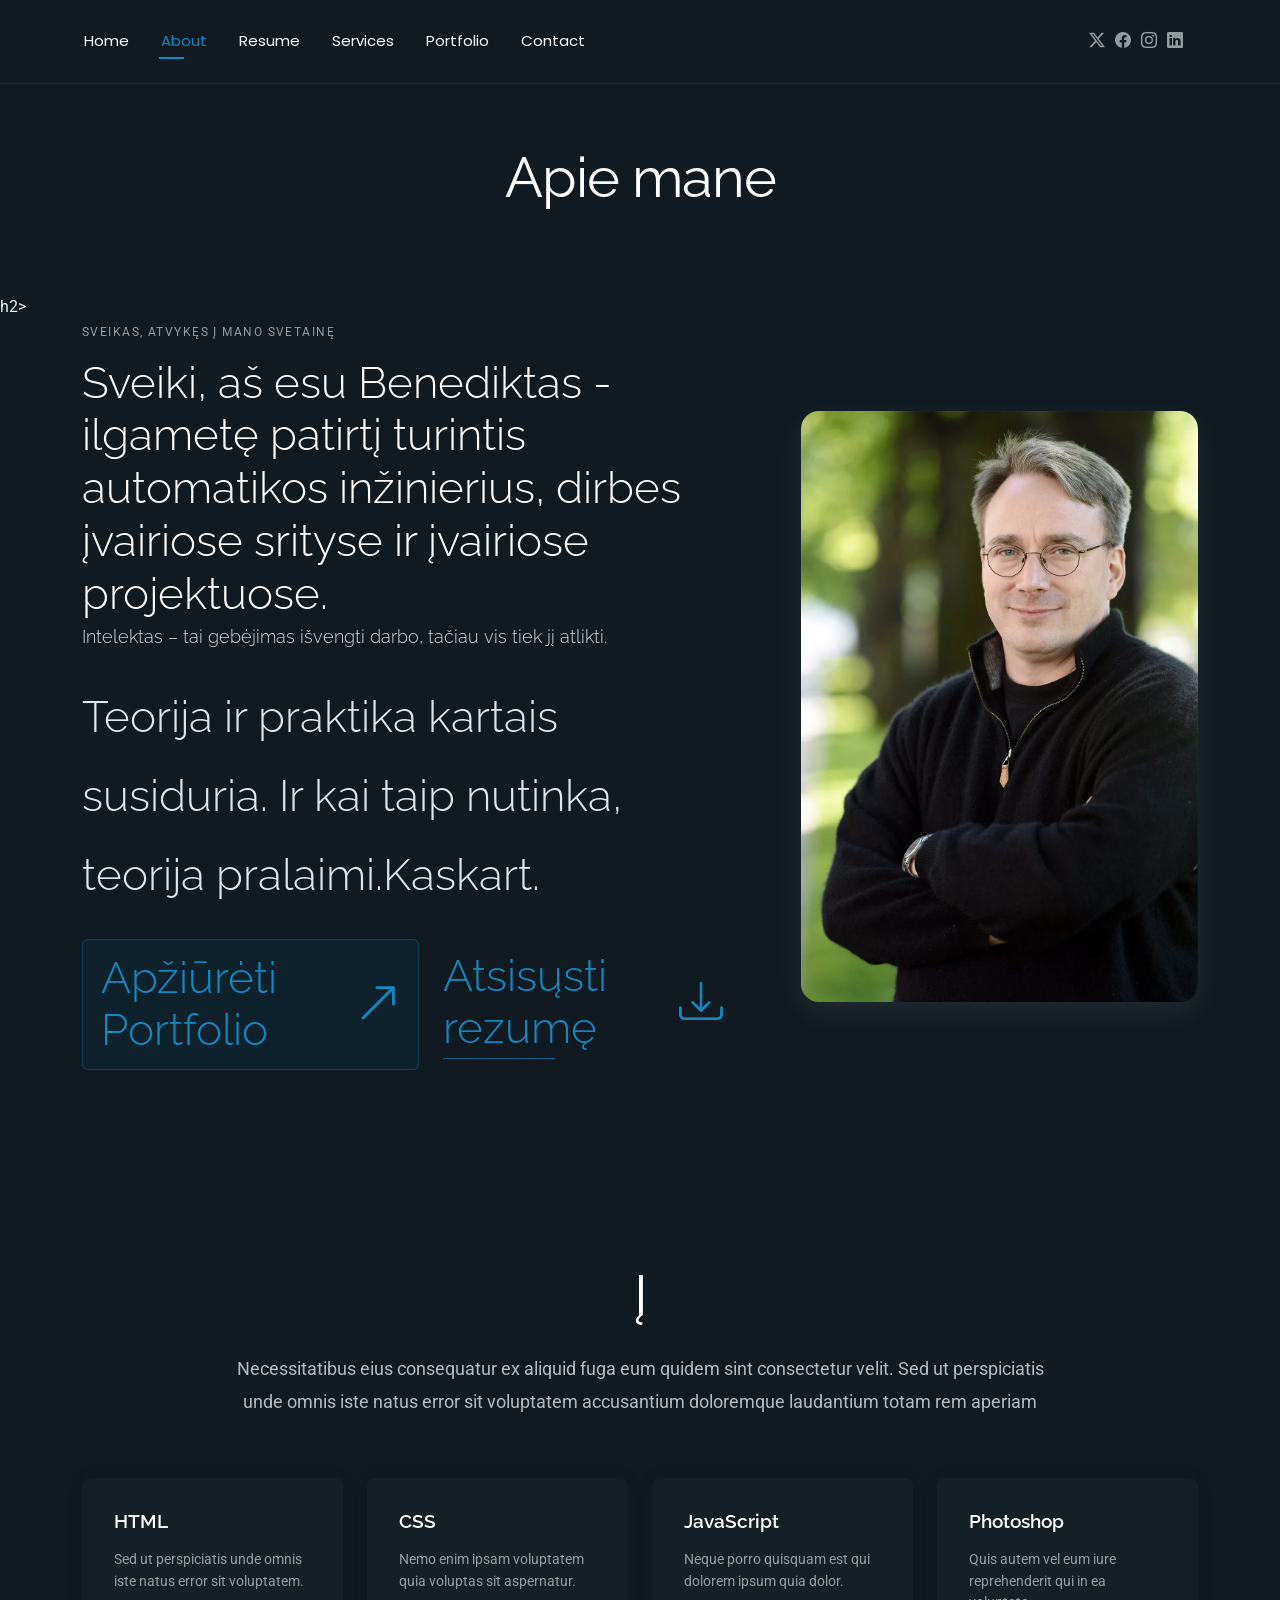
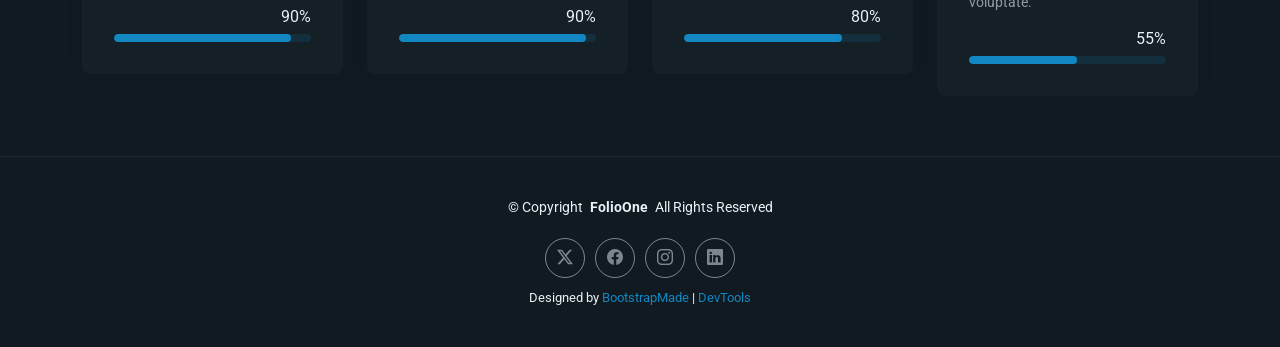
==== commit 4928977e: "PRadejom keisti" ====
--- a/about.html
+++ b/about.html
@@ -4,12 +4,12 @@
 <head>
   <meta charset="utf-8">
   <meta content="width=device-width, initial-scale=1.0" name="viewport">
-  <title>About - FolioOne Bootstrap Template</title>
-  <meta name="description" content="">
-  <meta name="keywords" content="">
+  <title>Mano CV</title>
+  <meta name="description" content="Benedikto Iršėno CV puslapis">
+  <meta name="keywords" content="CV, Benediktas Iršėnas, automatikos inžinierius">
 
   <!-- Favicons -->
-  <link href="assets/img/favicon.png" rel="icon">
+  <link href="assets/img/linux.jpg" rel="icon">
   <link href="assets/img/apple-touch-icon.png" rel="apple-touch-icon">
 
   <!-- Fonts -->
@@ -75,7 +75,7 @@
 
       <!-- Section Title -->
       <div class="container section-title" data-aos="fade-up">
-        <h2>About</h2>
+        <h2>Apie mane</div>h2>
       </div><!-- End Section Title -->
 
       <div class="container" data-aos="fade-up" data-aos-delay="100">
@@ -84,21 +84,21 @@
         <div class="row align-items-center justify-content-between gy-5 mb-5">
           <div class="col-lg-7" data-aos="fade-right" data-aos-delay="150">
             <div class="intro-content">
-              <span class="eyebrow">Hello there</span>
-              <h2 class="headline">Hi, I'm Brandon - a calm-minded creative developer crafting serene digital journeys</h2>
+              <span class="eyebrow">Sveikas, atvykęs į mano svetainę</span>
+              <h2 class="headline">Sveiki, aš esu Benediktas -ilgametę patirtį turintis automatikos inžinierius, dirbes įvairiose srityse ir įvairiose projektuose.
               <p class="lead">
-                Lorem ipsum dolor sit amet, consectetur adipiscing elit. Pellentesque habitant morbi tristique senectus et netus. Sed interdum, nunc non feugiat tempor, orci lorem luctus ligula, vitae rutrum nisl lorem non nulla.
-              </p>
+                Intelektas – tai gebėjimas išvengti darbo, tačiau vis tiek jį atlikti.
               <p>
-                Integer posuere lacus in mi fringilla, eget luctus risus pulvinar. Curabitur a arcu a nisl tempus sagittis. Aenean varius, tortor sed porttitor dictum, augue eros viverra lectus, at efficitur magna lacus in risus.
+                Teorija ir praktika kartais susiduria. Ir kai taip nutinka, teorija pralaimi.Kaskart.
+
               </p>
 
               <div class="cta-group">
                 <a href="#portfolio" class="btn-ghost">
-                  View My Work <i class="bi bi-arrow-up-right"></i>
+                  Apžiūrėti Portfolio <i class="bi bi-arrow-up-right"></i>
                 </a>
                 <a href="#" class="link-underline">
-                  Download Resume <i class="bi bi-download"></i>
+                  Atsisųsti rezumę <i class="bi bi-download"></i>
                 </a>
               </div>
             </div>
@@ -106,7 +106,7 @@
 
           <div class="col-lg-5" data-aos="zoom-in" data-aos-delay="250">
             <figure class="profile-figure text-center text-lg-end">
-              <img src="assets/img/profile/profile-square-11.webp" alt="Portrait of Alex" class="img-fluid profile-photo">
+              <img src="assets/img/profile/Linus-Torvalds-2012.webp" class="img-fluid profile-photo">
             </figure>
           </div>
         </div>
@@ -119,7 +119,7 @@
 
       <!-- Section Title -->
       <div class="container section-title" data-aos="fade-up">
-        <h2>Skills</h2>
+        <h2>Į</h2>
         <p>Necessitatibus eius consequatur ex aliquid fuga eum quidem sint consectetur velit. Sed ut perspiciatis unde omnis iste natus error sit voluptatem accusantium doloremque laudantium totam rem aperiam</p>
       </div><!-- End Section Title -->
 
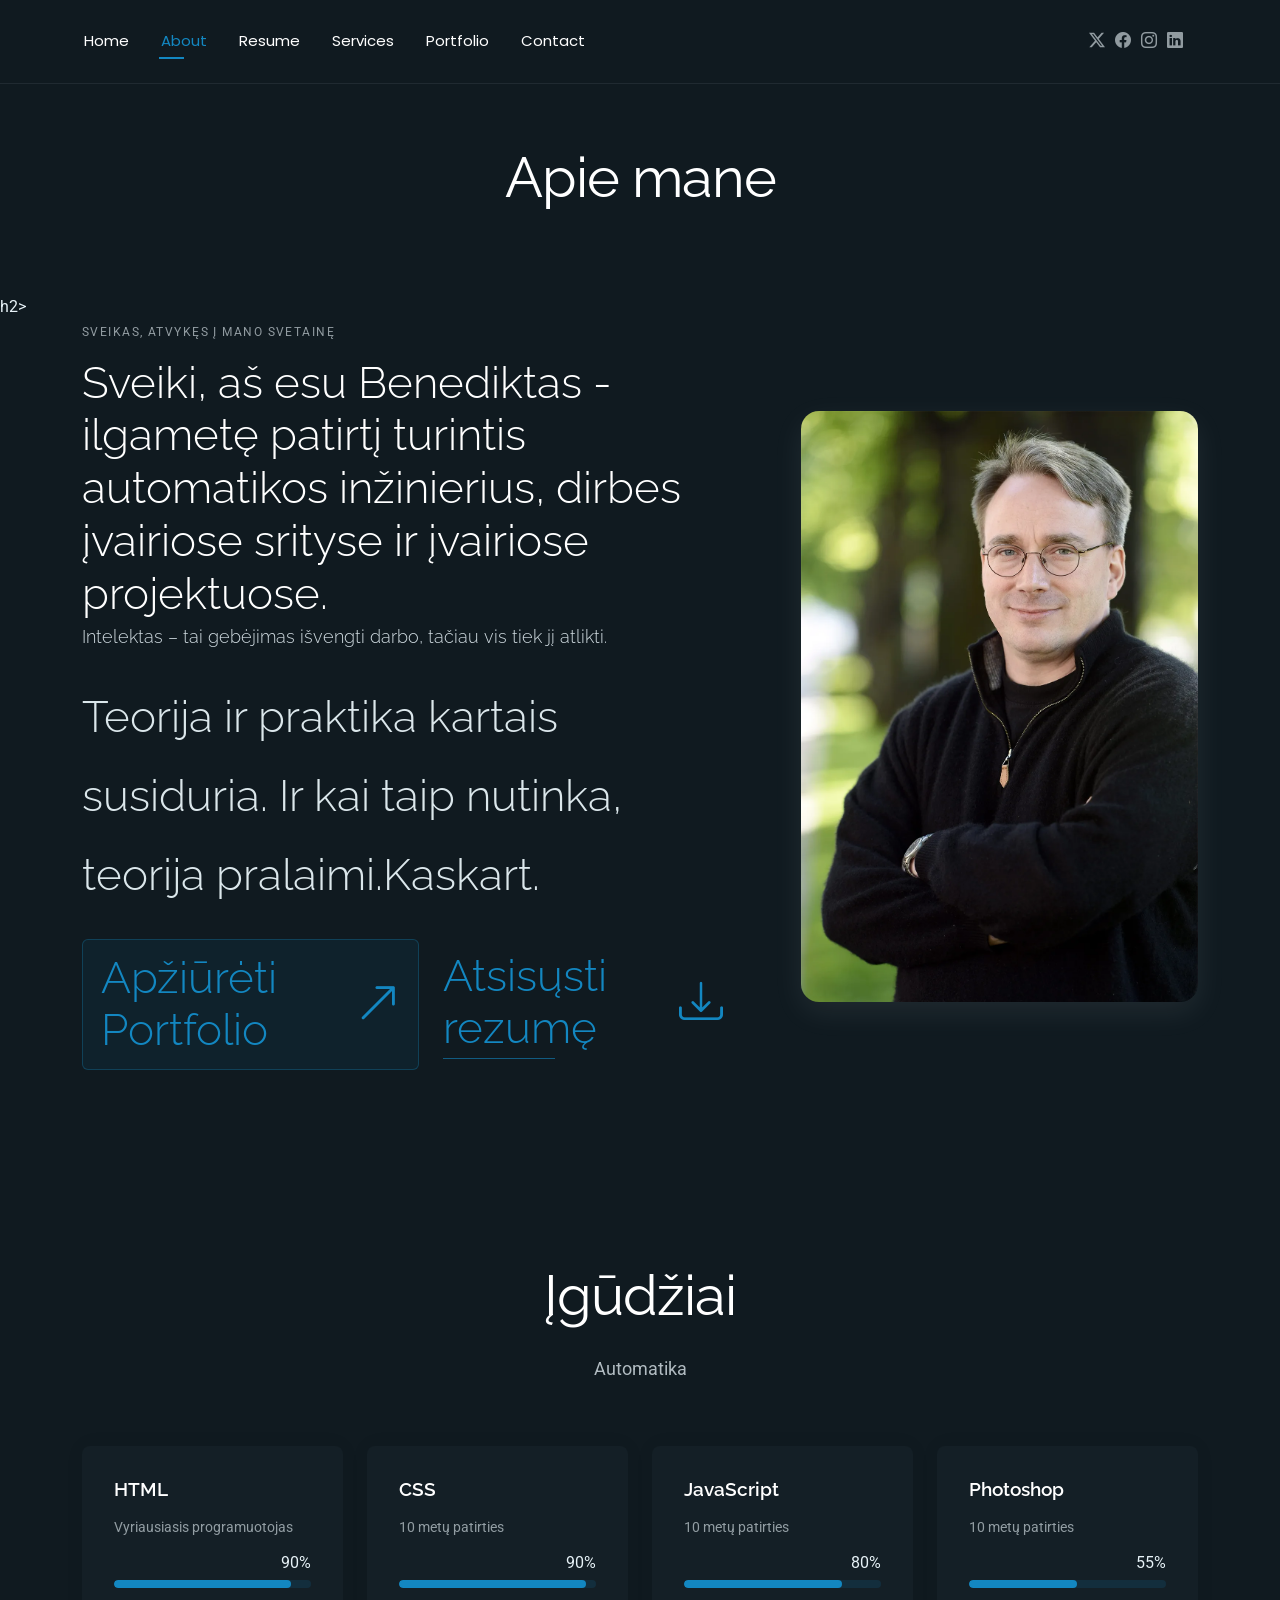
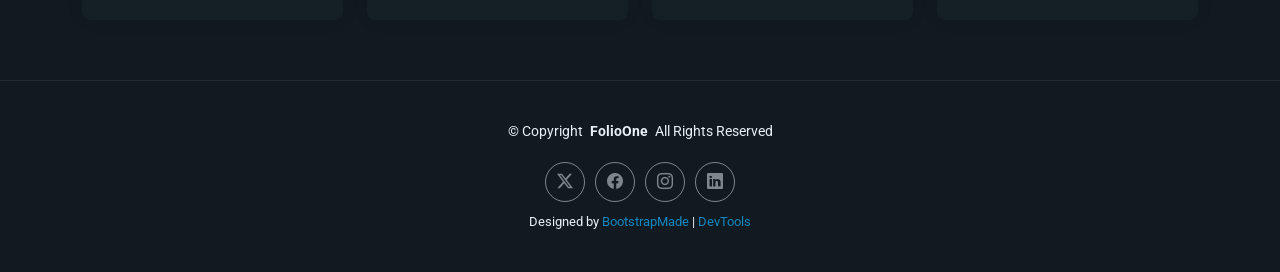
==== commit a585acc3: "8laboras baigtas" ====
--- a/about.html
+++ b/about.html
@@ -119,8 +119,8 @@
 
       <!-- Section Title -->
       <div class="container section-title" data-aos="fade-up">
-        <h2>Į</h2>
-        <p>Necessitatibus eius consequatur ex aliquid fuga eum quidem sint consectetur velit. Sed ut perspiciatis unde omnis iste natus error sit voluptatem accusantium doloremque laudantium totam rem aperiam</p>
+        <h2>Įgūdžiai</h2>
+        <p>Automatika</p>
       </div><!-- End Section Title -->
 
       <div class="container" data-aos="fade-up" data-aos-delay="100">
@@ -130,7 +130,7 @@
           <div class="col-md-6 col-lg-3" data-aos="fade-up" data-aos-delay="100">
             <div class="skill-box">
               <h3>HTML</h3>
-              <p>Sed ut perspiciatis unde omnis iste natus error sit voluptatem.</p>
+              <p>Vyriausiasis programuotojas</p>
               <span class="text-end d-block">90%</span>
               <div class="progress">
                 <div class="progress-bar" role="progressbar" aria-valuenow="90" aria-valuemin="0" aria-valuemax="100"></div>
@@ -141,7 +141,7 @@
           <div class="col-md-6 col-lg-3" data-aos="fade-up" data-aos-delay="200">
             <div class="skill-box">
               <h3>CSS</h3>
-              <p>Nemo enim ipsam voluptatem quia voluptas sit aspernatur.</p>
+              <p>10 metų patirties</p>
               <span class="text-end d-block">90%</span>
               <div class="progress">
                 <div class="progress-bar" role="progressbar" aria-valuenow="95" aria-valuemin="0" aria-valuemax="100"></div>
@@ -152,7 +152,7 @@
           <div class="col-md-6 col-lg-3" data-aos="fade-up" data-aos-delay="300">
             <div class="skill-box">
               <h3>JavaScript</h3>
-              <p>Neque porro quisquam est qui dolorem ipsum quia dolor.</p>
+              <p>10 metų patirties</p>
               <span class="text-end d-block">80%</span>
               <div class="progress">
                 <div class="progress-bar" role="progressbar" aria-valuenow="80" aria-valuemin="0" aria-valuemax="100"></div>
@@ -163,7 +163,7 @@
           <div class="col-md-6 col-lg-3" data-aos="fade-up" data-aos-delay="400">
             <div class="skill-box">
               <h3>Photoshop</h3>
-              <p>Quis autem vel eum iure reprehenderit qui in ea voluptate.</p>
+              <p>10 metų patirties</p>
               <span class="text-end d-block">55%</span>
               <div class="progress">
                 <div class="progress-bar" role="progressbar" aria-valuenow="55" aria-valuemin="0" aria-valuemax="100">
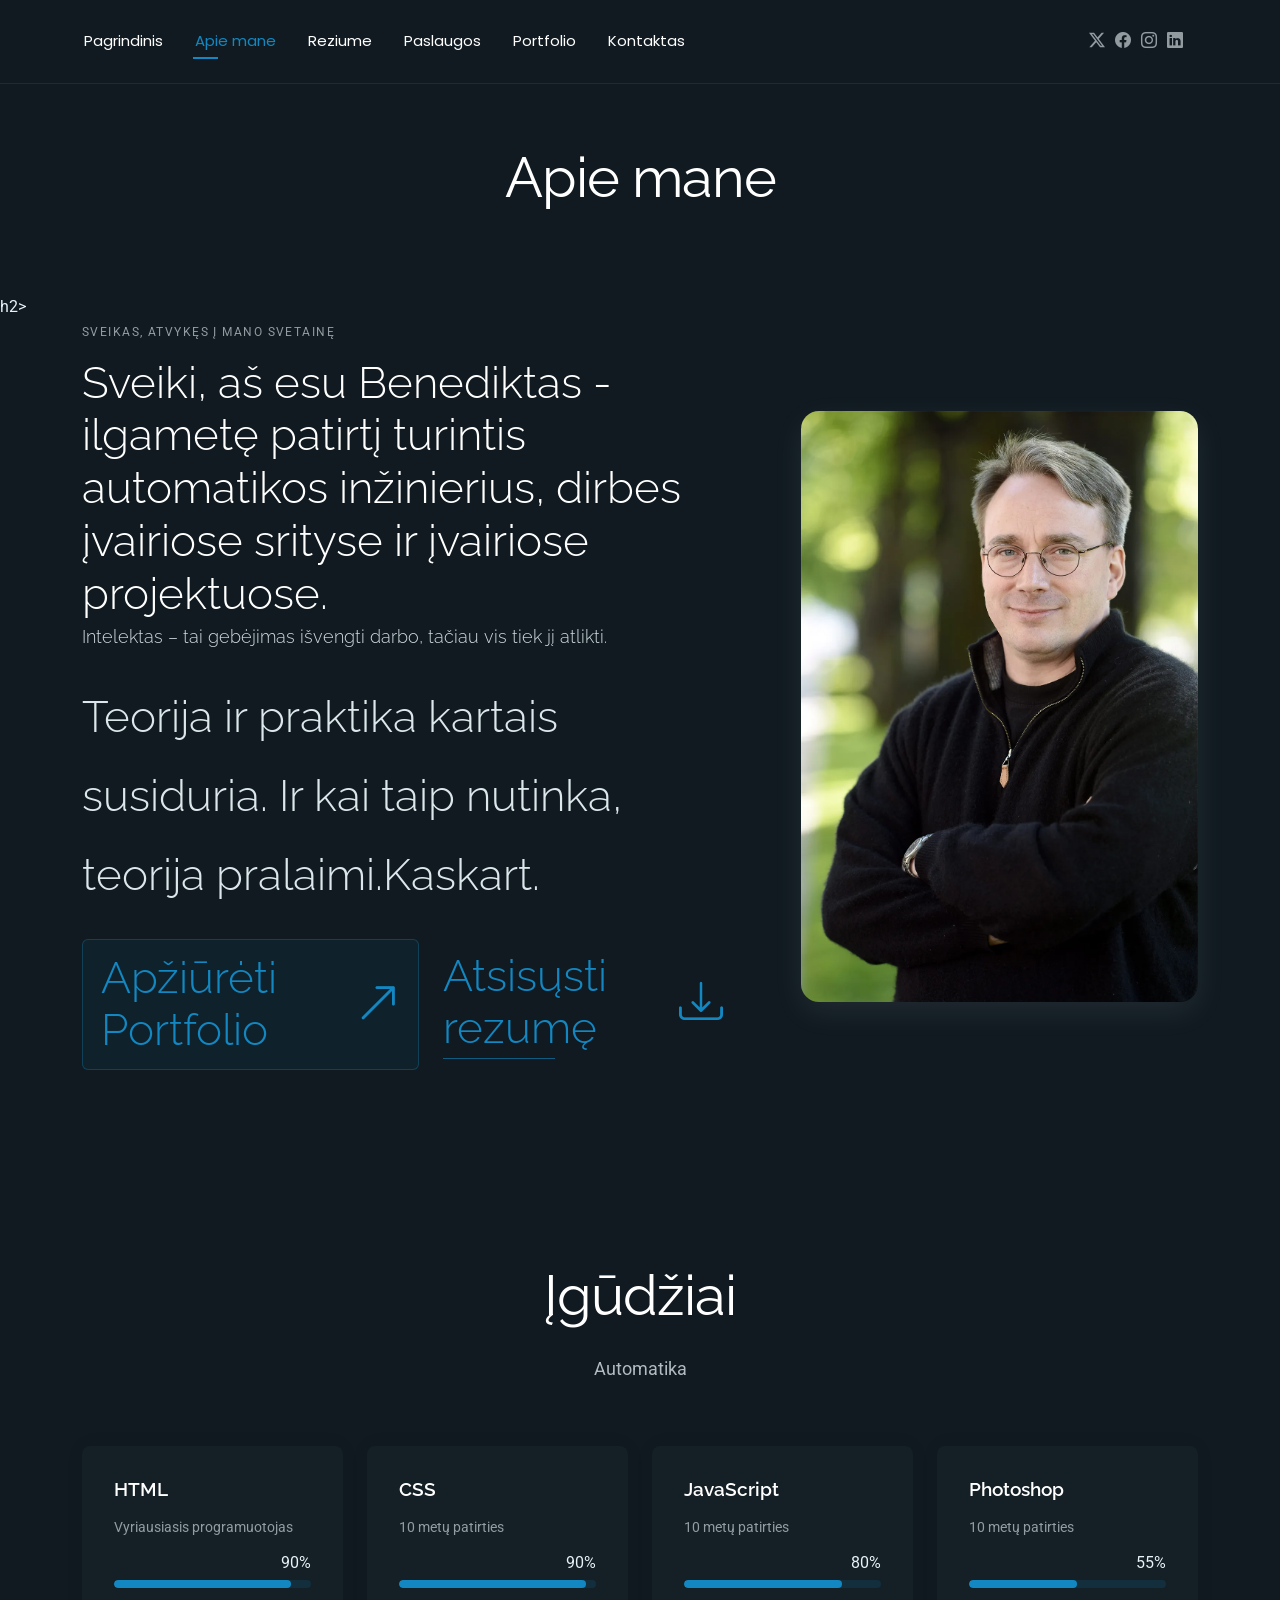
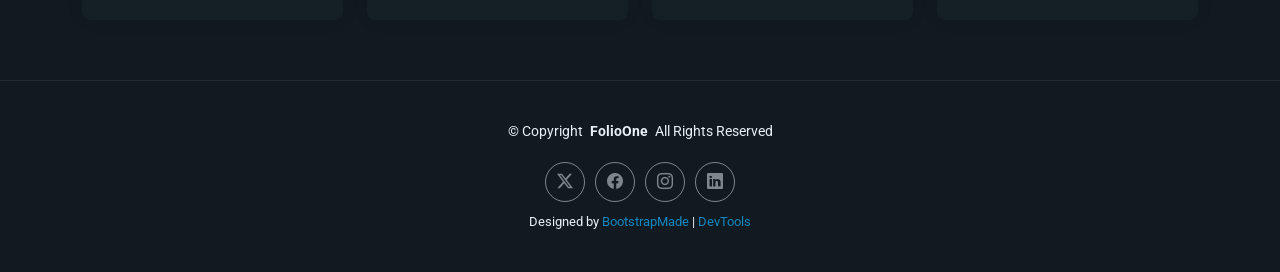
==== commit 0a289139: "9laboras nebaigtas" ====
--- a/about.html
+++ b/about.html
@@ -2,6 +2,7 @@
 <html lang="en">
 
 <head>
+  
   <meta charset="utf-8">
   <meta content="width=device-width, initial-scale=1.0" name="viewport">
   <title>Mano CV</title>
@@ -48,12 +49,12 @@
 
       <nav id="navmenu" class="navmenu">
         <ul>
-          <li><a href="index.html">Home</a></li>
-          <li><a href="about.html" class="active">About</a></li>
-          <li><a href="resume.html">Resume</a></li>
-          <li><a href="services.html">Services</a></li>
+          <li><a href="index.html">Pagrindinis</a></li>
+          <li><a href="about.html" class="active">Apie mane</a></li>
+          <li><a href="resume.html">Reziume</a></li>
+          <li><a href="services.html">Paslaugos</a></li>
           <li><a href="portfolio.html">Portfolio</a></li>
-          <li><a href="contact.html">Contact</a></li>
+          <li><a href="contact.html"> Kontaktas</a></li>
         </ul>
         <i class="mobile-nav-toggle d-xl-none bi bi-list"></i>
       </nav>
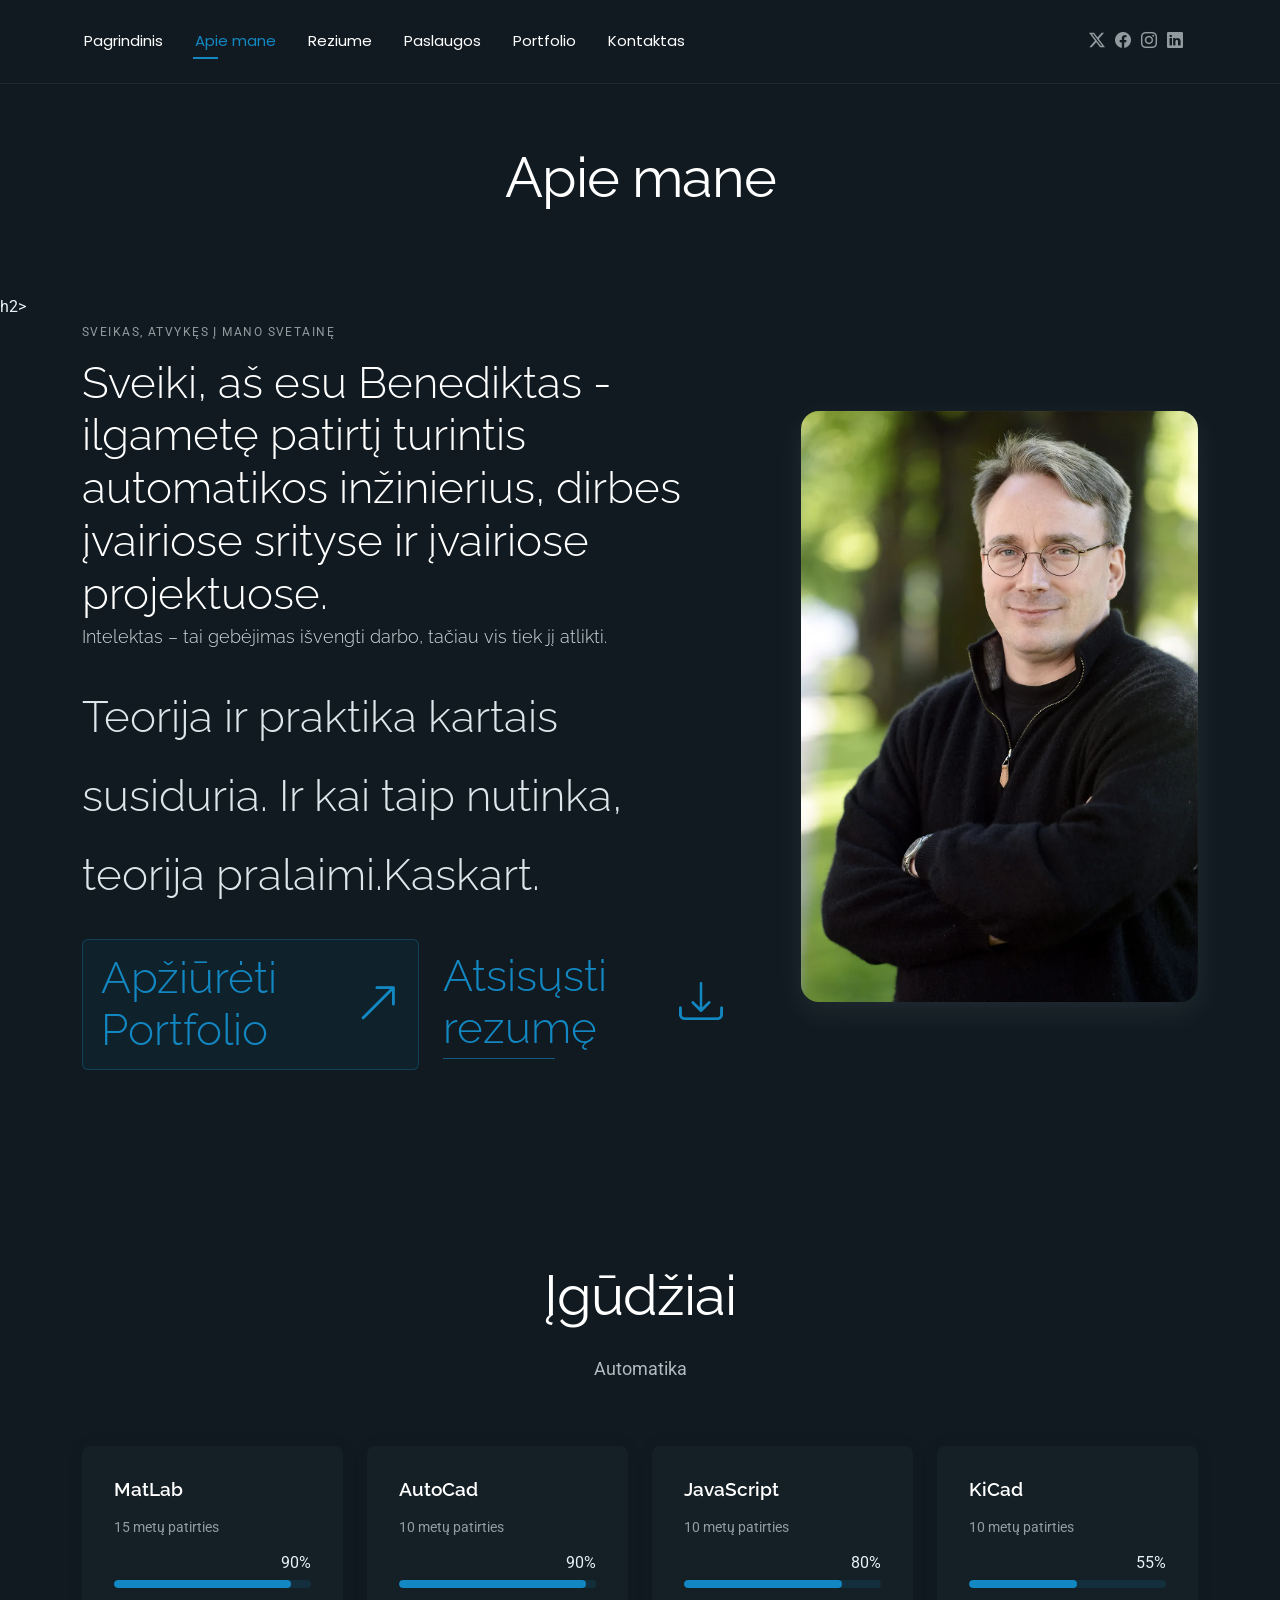
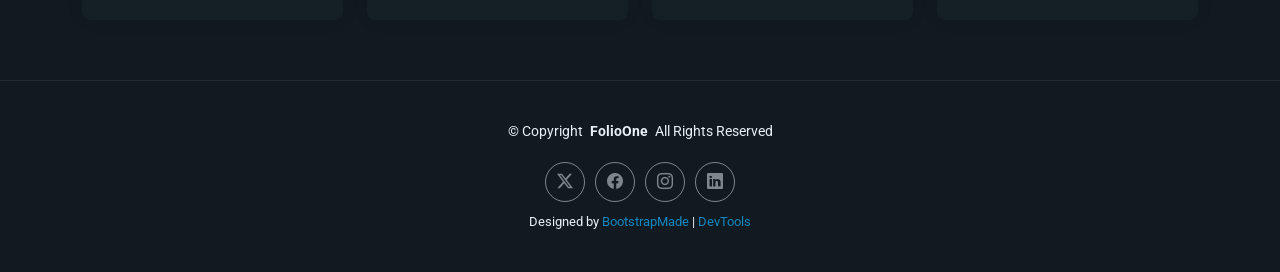
==== commit 92647338: "nzn 9kazkas" ====
--- a/about.html
+++ b/about.html
@@ -11,7 +11,7 @@
 
   <!-- Favicons -->
   <link href="assets/img/linux.jpg" rel="icon">
-  <link href="assets/img/apple-touch-icon.png" rel="apple-touch-icon">
+  <link href="assets/img/linux-icon.jpg" rel="apple-touch-icon">
 
   <!-- Fonts -->
   <link href="https://fonts.googleapis.com" rel="preconnect">
@@ -27,6 +27,9 @@
 
   <!-- Main CSS File -->
   <link href="assets/css/main.css" rel="stylesheet">
+
+
+<link rel='stylesheet' href='css/custom.css' type='text/css' media='screen' charset='utf-8'>
 
   <!-- =======================================================
   * Template Name: FolioOne
@@ -130,8 +133,8 @@
 
           <div class="col-md-6 col-lg-3" data-aos="fade-up" data-aos-delay="100">
             <div class="skill-box">
-              <h3>HTML</h3>
-              <p>Vyriausiasis programuotojas</p>
+              <h3>MatLab</h3>
+              <p>15 metų patirties</p>
               <span class="text-end d-block">90%</span>
               <div class="progress">
                 <div class="progress-bar" role="progressbar" aria-valuenow="90" aria-valuemin="0" aria-valuemax="100"></div>
@@ -141,7 +144,7 @@
 
           <div class="col-md-6 col-lg-3" data-aos="fade-up" data-aos-delay="200">
             <div class="skill-box">
-              <h3>CSS</h3>
+              <h3>AutoCad</h3>
               <p>10 metų patirties</p>
               <span class="text-end d-block">90%</span>
               <div class="progress">
@@ -163,7 +166,7 @@
 
           <div class="col-md-6 col-lg-3" data-aos="fade-up" data-aos-delay="400">
             <div class="skill-box">
-              <h3>Photoshop</h3>
+              <h3>KiCad</h3>
               <p>10 metų patirties</p>
               <span class="text-end d-block">55%</span>
               <div class="progress">
